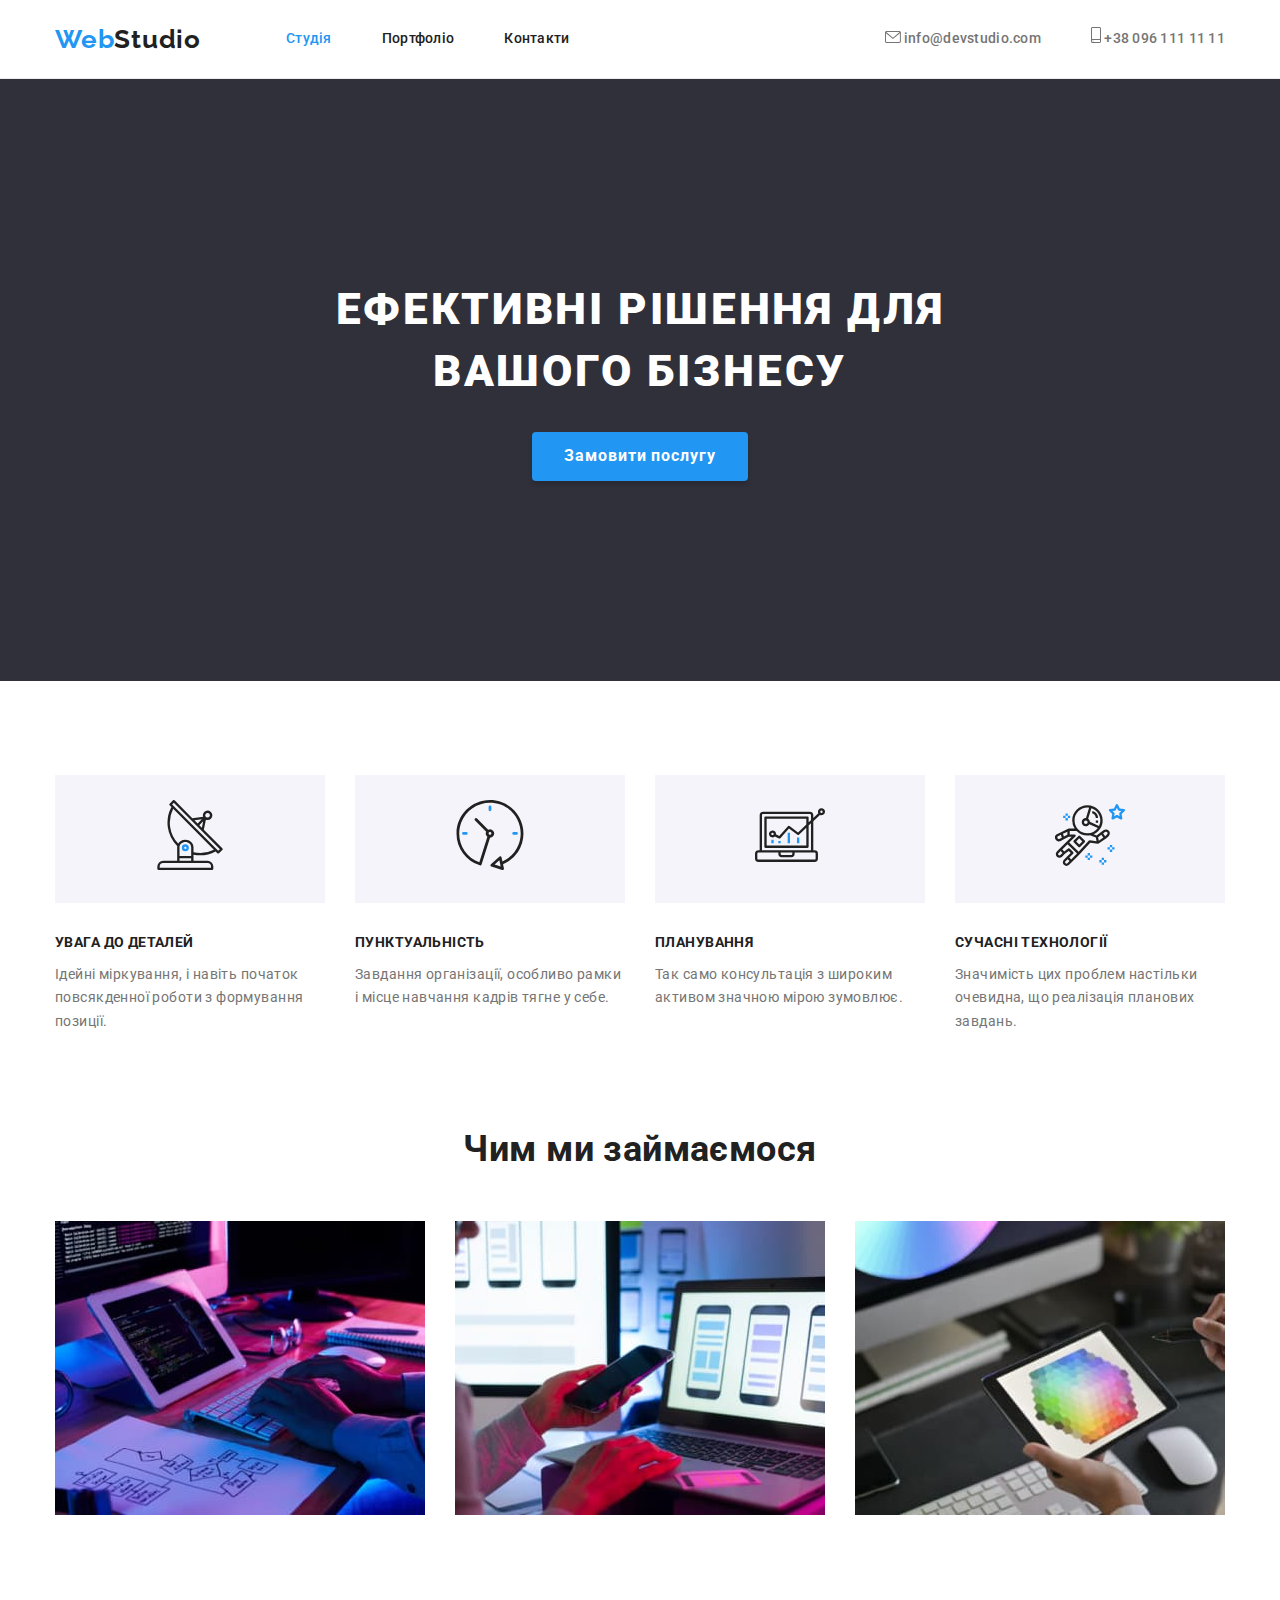
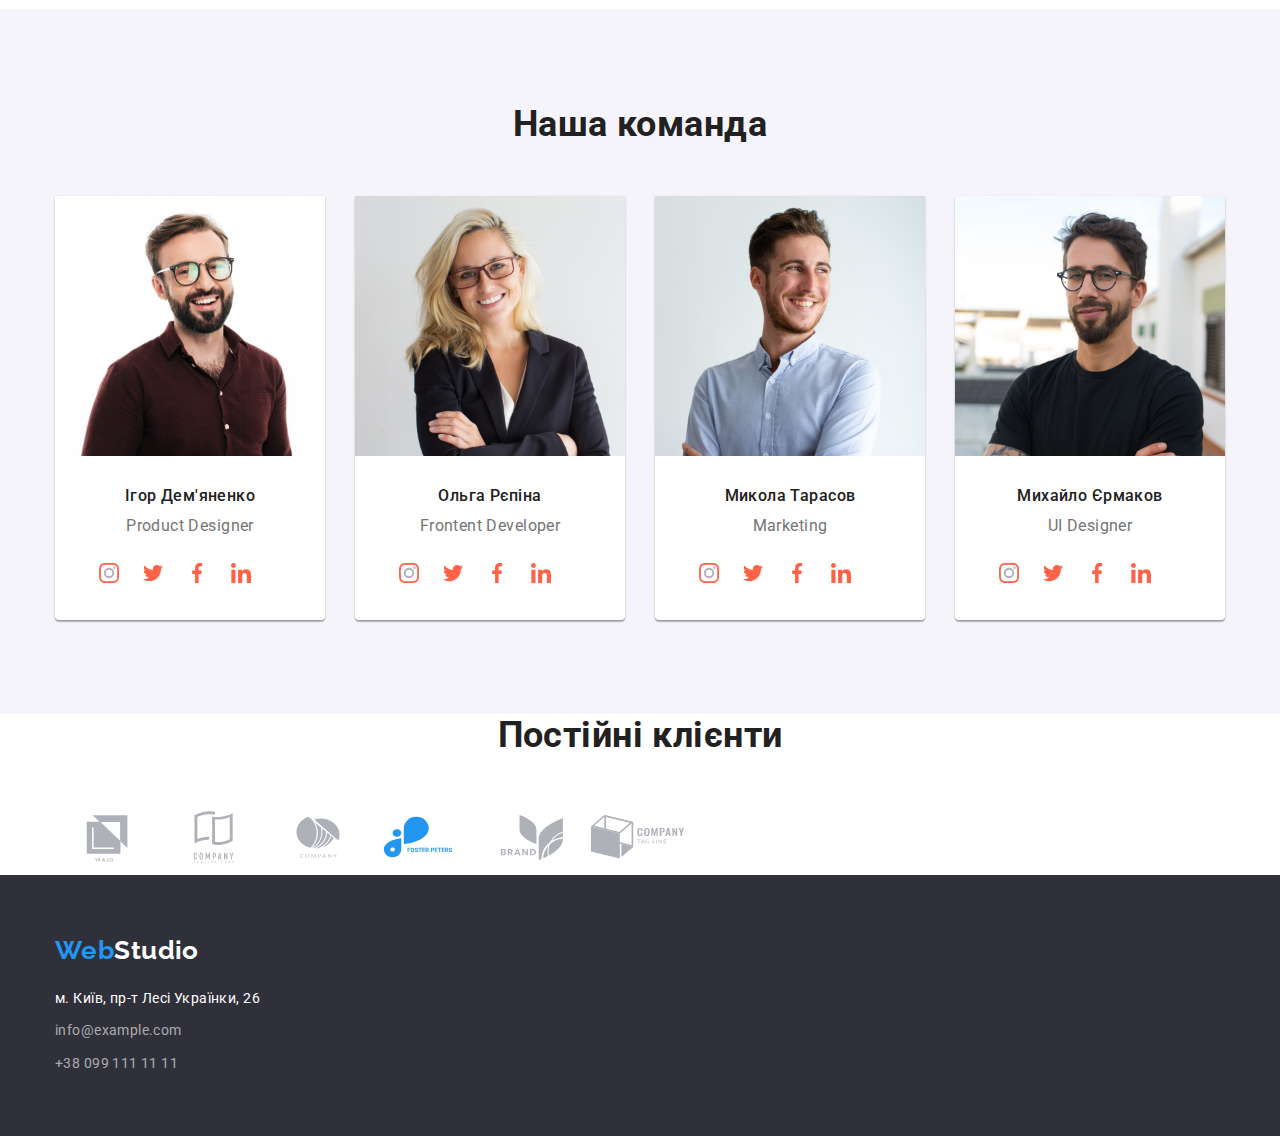
==== index.html @ 4f60a434 "added icons" ====
<!DOCTYPE html>
<html lang="uk">
  <head>
    <meta charset="UTF-8" />
    <meta http-equiv="X-UA-Compatible" content="IE=edge" />
    <meta name="viewport" content="width=device-width, initial-scale=1.0" />
    <title>WebStudio</title>
    <link rel="preconnect" href="https://fonts.googleapis.com" />
    <link rel="preconnect" href="https://fonts.gstatic.com" crossorigin />
    <link
      href="https://fonts.googleapis.com/css2?family=Raleway:wght@700&family=Roboto:wght@400;500;700;900&display=swap"
      rel="stylesheet"
    />
    <link
      rel="stylesheet"
      href="https://cdnjs.cloudflare.com/ajax/libs/modern-normalize/1.1.0/modern-normalize.min.css"
    />
    <link rel="stylesheet" href="./css/style.css" />
  </head>
  <body>
    <!-- навігація сайту -->
    <header class="header-page">
      <div class="container container-nav">
      <nav class="main-nav">
        <a href="/index.html" class="main-logo logo"
          ><span class="accent"> Web</span>Studio</a
        >
        <ul class="list">
          <li class="current item"><a href="" class="list-nav">Студія</a></li>
          <li class="item">
            <a href="./portfolia.html" class="list-nav">Портфоліо</a>
          </li class="item">
          <li class="item"><a href="" class="list-nav">Контакти</a></li>
        </ul>
      </nav>
        <ul class="contact">
          <li class="item"><a href="mailto:info@devstudio.com">
            <svg class="icon-header" width="16" height="12" >
              <use href="./images/icons.svg#icon-envelope" ></use></svg>
            info@devstudio.com </a></li>
          <li class="item"><a href="tel:+380961111111"> 
            <svg class="icon-header" width="10" height="16">
            <use href="./images/icons.svg#icon-smartphone"></use>
          </svg>
            +38 096 111 11 11</a></li>
        </ul>
      </div>
    </header>
    <main>
      <!-- герой  -->
      <section class="section-hero">
        <div class="container">
        <h1 class="hero">Ефективні рішення для вашого бізнесу</h1>
        <button class="btn" type="button">Замовити послугу</button>
      </div>
      </section>
      <!-- особливості -->
      <section class="section-total">
        <div class="container">
        <h2 class="hide-title visually-hidden">Особливості</h2>
        <ul class="items-container">
          <li class="list-item">
            <div class="feature"><svg width="70" height="70">
              <use href="./images/icons.svg#icon-antenna-1"></use>
            </svg>
            </div>
            <h3 class="title">
               УВАГА ДО ДЕТАЛЕЙ</h3>
            <p>
              Ідейні міркування, і навіть початок повсякденної роботи з
              формування позиції.
            </p>
          </li>
          <li class="list-item">
            <div class="feature">
            <svg  width="70" height="70">
              <use href="./images/icons.svg#icon-clock-1"></use>
            </svg>
            </div>
            <h3 class="title">ПУНКТУАЛЬНІСТЬ</h3>
            <p>
              Завдання організації, особливо рамки і місце навчання кадрів тягне
              у себе.
            </p>
          </li>
          <li class="list-item">
            <div class="feature">
              <svg width="70" height="70">
              <use href="./images/icons.svg#icon-diagram-1"></use>
            </svg>
            </div>
            <h3 class="title">ПЛАНУВАННЯ</h3>
            <p>
              Так само консультація з широким активом значною мірою зумовлює.
            </p>
          </li>
          <li class="list-item">
             <div class="feature">
            <svg  width="70" height="70">
              <use href="./images/icons.svg#icon-astronaut-1"></use>
            </svg>
            </div>
            <h3 class="title">СУЧАСНІ ТЕХНОЛОГІЇ</h3>
            <p>
              Значимість цих проблем настільки очевидна, що реалізація планових
              завдань.
            </p>
          </li>
        </ul>
        </div>
      </section>
      <!-- чим ми займаємося -->
      <section class="section-total about">
        <div class="container">
        <h2 class="caption">Чим ми займаємося</h2>
        <ul class="item-image">
          <li class="img">
            <img class="imagine"
              src="./images/image1.jpg"
              alt="програміст працює на компютері"
              width="370"
            />
          </li>
          <li class="img">
            <img class="imagine"
              src="./images/image2.jpg"
              alt="дизайнер розробляє мобільний інтерфейс"
              width="370"
            />
          </li>
          <li class="img">
            <img class="imagine"
              src="./images/image3.jpg"
              alt="дизайнер працює над вибором кольорів на планшеті"
              width="370"
            />
          </li>
        </ul>
        </div>
      </section>
      <!-- наша команда -->
      <section class="section-total section-team">
        <div class="container">
        <h2 class="caption">Наша команда</h2>
        <ul class="item-team">
          <li class="pic">
            <img class="imagine" src="./images/image4.jpg" alt="продукт дизайнер" width="270" />
            <div class="title-team">
            <h3 class="subtitle">Ігор Дем'яненко</h3>
            <p lang="en" class="text">Product Designer</p>
          <ul class="social-links">
            <li class="social-icon"><a href="#"><svg width="20" height="20">
              <use  href="./images/icons.svg#icon-instagram-2"></use>
            </svg></a></li>
            <li class="social-icon"><a href="#"><svg width="20" height="20">
              <use href="./images/icons.svg#icon-twitter-1"></use>
            </svg></a></li>
            <li class="social-icon"><a href="#"><svg width="20" height="20">
              <use href="./images/icons.svg#icon-facebook-1"></use>
            </svg></a></li>
            <li class="social-icon"><a href="#"><svg width="20" height="20">
              <use href="./images/icons.svg#icon-linkedin-1"></use>
            </svg></a></li>
          </ul>
          </div>
          </li>
          <li class="pic">
            <img class="imagine"
              src="./images/image5.jpg"
              alt="фронтенд розробник"
              width="270"
            />
            <div class="title-team">
            <h3 class="subtitle">Ольга Рєпіна</h3>
            <p lang="en" class="text">Frontent Developer</p>
            <ul class="social-links">
            <li class="social-icon"><a href="#"><svg width="20" height="20">
              <use href="./images/icons.svg#icon-instagram-2"></use>
            </svg></a></li>
            <li class="social-icon"><a href="#"><svg width="20" height="20">
              <use href="./images/icons.svg#icon-twitter-1"></use>
            </svg></a></li>
            <li class="social-icon"><a href="#"><svg width="20" height="20">
              <use href="./images/icons.svg#icon-facebook-1"></use>
            </svg></a></li>
            <li class="social-icon"><a href="#"><svg width="20" height="20">
              <use href="./images/icons.svg#icon-linkedin-1"></use>
            </svg></a></li>
          </ul>
          </div>
          </li>
          <li class="pic">
            <img class="imagine" src="./images/image6.jpg" alt="маркетолог" width="270" />
            <div class="title-team">
            <h3 class="subtitle">Микола Тарасов</h3>
            <p lang="en" class="text">Marketing</p>
            <ul class="social-links">
            <li class="social-icon"><a href="#"><svg width="20" height="20">
              <use href="./images/icons.svg#icon-instagram-2"></use>
            </svg></a></li>
            <li class="social-icon"><a href="#"><svg width="20" height="20">
              <use href="./images/icons.svg#icon-twitter-1"></use>
            </svg></a></li>
            <li class="social-icon"><a href="#"><svg width="20" height="20">
              <use href="./images/icons.svg#icon-facebook-1"></use>
            </svg></a></li>
            <li class="social-icon"><a href="#"><svg width="20" height="20">
              <use href="./images/icons.svg#icon-linkedin-1"></use>
            </svg></a></li>
          </ul>
          </div>
          </li>
          <li class="pic">
            <img class="imagine" src="./images/image7.jpg" alt="дизайнер" width="270" />
            <div class="title-team">
            <h3 class="subtitle">Михайло Єрмаков</h3>
            <p lang="en" class="text">UI Designer</p>
            <ul class="social-links">
            <li class="social-icon"><a href="#"><svg  width="20" height="20">
              <use href="./images/icons.svg#icon-instagram-2"></use>
            </svg></a></li>
            <li class="social-icon"><a href="#"><svg width="20" height="20">
              <use href="./images/icons.svg#icon-twitter-1"></use>
            </svg></a></li>
            <li class="social-icon"><a href="#"><svg width="20" height="20">
              <use href="./images/icons.svg#icon-facebook-1"></use>
            </svg></a></li>
            <li class="social-icon"><a  href="#"><svg width="20" height="20">
              <use href="./images/icons.svg#icon-linkedin-1"></use>
            </svg></a></li>
          </ul>
          </div>
          </li>
        </ul>
        </div>
      </section>
      <section class="container">
        <h2 class="caption">Постійні клієнти</h2>
        <ul class="clients-logo">
          <li><a href="">
            <svg width="106" height="60">
              <use href="./images/icons.svg#icon-Logo">
              </use>
            </svg>
          </a>
          </li>
          <li><a href=""><svg width="106" height="60">
              <use href="./images/icons.svg#icon-Logo-1">
              </use>
            </svg></a>
          </li>
          <li><a href=""><svg width="106" height="60">
              <use href="./images/icons.svg#icon-Logo-2">
              </use>
            </svg></a>
          </li>
          <li><a href=""><svg width="106" height="60">
              <use href="./images/icons.svg#icon-Logo-3">
              </use>
            </svg></a>
          </li>
          <li><a href=""><svg width="106" height="60">
              <use href="./images/icons.svg#icon-Logo-4">
              </use>
            </svg></a>
          </li>
          <li><a href=""><svg width="106" height="60">
              <use href="./images/icons.svg#icon-Logo-5">
              </use>
            </svg></a>
          </li>
          <li><a href=""><svg width="106" height="60">
              <use href="./images/icons.svg#icon-Logo-6">
              </use>
            </svg></a>
          </li>
        </ul>
      </section>
    </main>
    <!-- футер -->
    <footer class="footer">
      <div class="container footer-address">
      <a href="/index.html" class="logo-accent footer-logo"
        ><span class="accent"> Web</span>Studio</a
      >
      <address class="address">
        <ul class="footer-address">
          <li>м. Київ, пр-т Лесі Українки, 26</li>
          <li>
            <a href="mailto:info@example.com" class="link">info@example.com </a>
          </li>
          <li>
            <a href="tel:+380991111111" class="link">+38 099 111 11 11</a>
          </li>
        </ul>
      </address>
      </div>
    </footer>
  </body>
</html>
---- css/style.css ----
:root {
  --main-text-color: #757575;
  --title-text-color: #212121;
  --accent-text-color: #2196f3;
  --white-text-color: #ffffff;
  --secondary-background-color: #2f303a;
  --link-text-color: rgba(255, 255, 255, 0.6);
  --primary-background-color: #f5f4fa;
  --box-shadow-color: rgba(0, 0, 0, 0.15);
  --button-background-color: #188ce8;
  --solid-border-color: #eeeeee;
}

body {
  color: var(--main-text-color);
  background-color: var(--white-text-color);
  font-family: "Roboto", sans-serif;
  font-style: normal;
  font-size: 14px;
  line-height: 1.7;
  letter-spacing: 0.03em;
}
ul {
  list-style: none;
  margin: 0;
  padding: 0;
}

h1,
h2,
h3,
p {
  margin: 0;
}

/* header */

.header-page {
  border-bottom: 1px solid #ececec;
}

.container {
  width: 1200px;
  margin-left: auto;
  margin-right: auto;
  padding-left: 15px;
  padding-right: 15px;
}
.container-nav {
  display: flex;
  align-items: center;
}
.main-nav {
  display: flex;
  align-items: center;
  margin: 0;
  margin-right: auto;
  padding: 0;
}

/* logo */

.main-logo {
  display: flex;
  margin-right: 85px;
  padding-top: 24px;
  padding-bottom: 23px;
}
.logo {
  color: var(--title-text-color);
}
.logo:hover,
.logo:focus {
  color: var(--accent-text-color);
}
.accent {
  color: var(--accent-text-color);
}
.logo,
.accent {
  font-family: "Raleway", sans-serif;
  font-weight: 700;
  font-size: 26px;
  line-height: 1.19;
  text-decoration: none;
  letter-spacing: 0.03em;
}

.list {
  display: flex;
}

.list .item {
  margin-right: 50px;
}
.list .item:last-child {
  margin-right: 0;
}

/* навігація */
.list .list-nav {
  color: var(--title-text-color);
  font-weight: 500;
  font-size: 14px;
  line-height: 1.14;
  text-decoration: none;
  letter-spacing: 0.02em;
}
.list .list-nav:hover,
.list .list-nav:focus {
  color: var(--accent-text-color);
}
.current .list-nav {
  color: var(--accent-text-color);
}

/* контакти */
.contact {
  display: flex;
  align-items: center;
  margin-left: auto;
  padding: 0;
  margin: 0;
}
.contact .item + .item {
  margin-left: 50px;
}

.contact a {
  font-weight: 500;
  font-size: 14px;
  line-height: 1.14;
  color: var(--main-text-color);
  text-decoration: none;
  letter-spacing: 0.02em;
}
.contact a:hover,
.contact a:focus {
  color: var(--accent-text-color);
}

.icon-header {
  fill: #757575;
}
.icon-header:hover {
  fill: #2196f3;
}

/* page 1 */

/* герой */
.section-hero {
  background-color: var(--secondary-background-color);
  text-align: center;
  padding-top: 200px;
  padding-bottom: 200px;
}
.hero {
  font-weight: 900;
  width: 696px;
  margin-left: auto;
  margin-right: auto;
  font-size: 44px;
  line-height: 1.4;
  text-transform: uppercase;
  color: var(--white-text-color);
  letter-spacing: 0.06em;
  text-transform: uppercase;
  margin-bottom: 30px;
}
.btn {
  display: inline-block;
  text-align: center;

  font-family: "Roboto", sans-serif;
  font-weight: 700;
  font-size: 16px;
  line-height: 1.8;
  padding: 10px 32px;

  box-shadow: 0px 4px 4px var(--box-shadow-color);
  border-radius: 4px;
  letter-spacing: 0.06em;
  background-color: var(--accent-text-color);
  color: var(--white-text-color);
  border: transparent;
  cursor: pointer;
}

.btn:hover,
.btn:focus {
  background: var(--button-background-color);
}

/* cекція особливості */
.hide-title {
  text-align: center;
}
.title {
  margin-bottom: 10px;
  font-weight: 700;
  font-size: 14px;
  line-height: 1.4;
  color: var(--title-text-color);
}
.items-container {
  display: flex;
  flex-wrap: wrap;
  align-items: flex-start;
}
.list-item {
  width: calc((100% - 90px) / 4);
  margin-right: 30px;
}
.list-item:nth-child(4n) {
  margin-right: 0;
}

.feature {
  background: #f5f4fa;
  padding: 25px 100px;
  margin-bottom: 30px;
}

/* секція чим ми займаємося */
.section-total {
  padding-top: 94px;
  padding-bottom: 94px;
}
.section-total.about {
  padding-top: 0;
}
.caption {
  font-weight: 700;
  font-size: 36px;
  line-height: 1.2;
  text-align: center;
  color: var(--title-text-color);
  margin-bottom: 50px;
}
.item-image {
  display: flex;
  flex-wrap: wrap;
  padding-top: 0;
  padding-bottom: 0;
}
.img {
  width: calc((100% - 60px) / 3);
  margin-right: 30px;
}
.img:nth-child(3n) {
  margin-right: 0;
}
/* наша команда */

.title-team {
  padding-top: 30px;
  padding-bottom: 30px;
  text-align: center;
}

.section-team {
  margin: 0;
  background-color: var(--primary-background-color);
}
.item-team {
  display: flex;
  flex-wrap: wrap;
  align-items: flex-start;
}

.pic {
  width: calc((100% - 90px) / 4);
  background-color: var(--white-text-color);
  margin-right: 30px;
  box-shadow: 0px 1px 3px rgba(0, 0, 0, 0.12), 0px 1px 1px rgba(0, 0, 0, 0.14),
    0px 2px 1px rgba(0, 0, 0, 0.2);
  border-radius: 0px 0px 4px 4px;
}

.pic:nth-child(4n) {
  margin-right: 0;
}
.subtitle {
  margin-bottom: 10px;
  font-weight: 500;
  font-size: 16px;
  line-height: 1.2;
  color: var(--title-text-color);
}
.text {
  font-size: 16px;
  line-height: 1.2;
}

.social-links {
  display: flex;
  align-self: center;
  padding-top: 16px;
  padding-left: 32px;
  padding-right: 32px;
  padding-bottom: 0;
}
.social-icon {
  padding-top: 12px;
  padding-left: 12px;
  padding-right: 12px;

  fill: tomato;
  border: none;
}
.social-icon:hover,
.social-icon:focus {
  width: 44px;
  height: 44px;
  fill: teal;
  background-color: #2196f3;
  border-radius: 50%;
}

/* Постійні клієнти */

.clients-logo {
  display: flex;
}

/* футер */
.footer {
  background-color: var(--secondary-background-color);
  padding-top: 60px;
  padding-bottom: 60px;
}
.footer-address {
  display: flex;
  flex-direction: column;
  align-items: flex-start;
}
.footer-address li {
  margin-bottom: 9px;
}
.footer-address li:last-child {
  margin-bottom: 0px;
}

.footer-logo {
  margin-bottom: 20px;
}
.logo-accent {
  color: var(--white-text-color);
}
.logo-accent,
.accent {
  font-family: "Raleway";
  font-weight: 700;
  font-size: 26px;
  line-height: 1.2;
  text-decoration: none;
}
.address {
  font-family: "Roboto", sans-serif;
  font-style: normal;
  font-size: 14px;
  line-height: 1.7;
  color: var(--white-text-color);
}
.link {
  color: var(--link-text-color);
  text-decoration: none;
}
.link:hover,
.link:focus {
  color: var(--accent-text-color);
}

/* page 2 PORTFOLIO */

/* кнопки */

.list-btn {
  display: flex;
  margin-right: 8px;
}
.list-btn:last-child {
  margin-right: 0px;
}

.list-main {
  display: flex;
  justify-content: center;
  margin-bottom: 50px;
}
.buton-name {
  font-family: "Roboto", sans-serif;
  font-weight: 500;
  font-size: 16px;
  line-height: 1.6;
  text-align: center;
  background-color: var(--primary-background-color);
  color: var(--title-text-color);
  border: none;
  border-radius: 4px;
  cursor: pointer;
  padding-right: 22px;
  padding-left: 22px;
  padding-top: 6px;
  padding-bottom: 6px;
}

.buton-name:hover,
.buton-name:focus {
  background-color: var(--accent-text-color);
  color: var(--white-text-color);
  border-radius: 4px;
}

/* cекція портфоліо */

.card-block {
  padding-top: 20px;
  padding-right: 24px;
  padding-bottom: 20px;
  padding-left: 24px;
  text-align: left;
  border-left: 1px solid var(--solid-border-color);
  border-right: 1px solid var(--solid-border-color);
  border-bottom: 1px solid var(--solid-border-color);
}
.cards {
  display: flex;
  flex-wrap: wrap;
  padding: 0;
}
.card-set {
  width: calc((100% - 60px) / 3);
  margin-right: 30px;
  margin-bottom: 30px;
}

.card-set:nth-child(3n) {
  margin-right: 0;
}

.card-set:nth-last-child(-n + 3) {
  margin-bottom: 0;
}

.imagine {
  display: block;
  max-width: 100%;
}

.subtitle-type {
  font-weight: 700;
  font-size: 18px;
  line-height: 2;
  color: var(--title-text-color);
  letter-spacing: 0.06em;
  margin-bottom: 4px;
}
.visually-hidden {
  position: absolute;
  white-space: nowrap;
  width: 1px;
  height: 1px;
  overflow: hidden;
  border: 0;
  padding: 0;
  clip: rect(0 0 0 0);
  clip-path: inset(50%);
  margin: -1px;
}
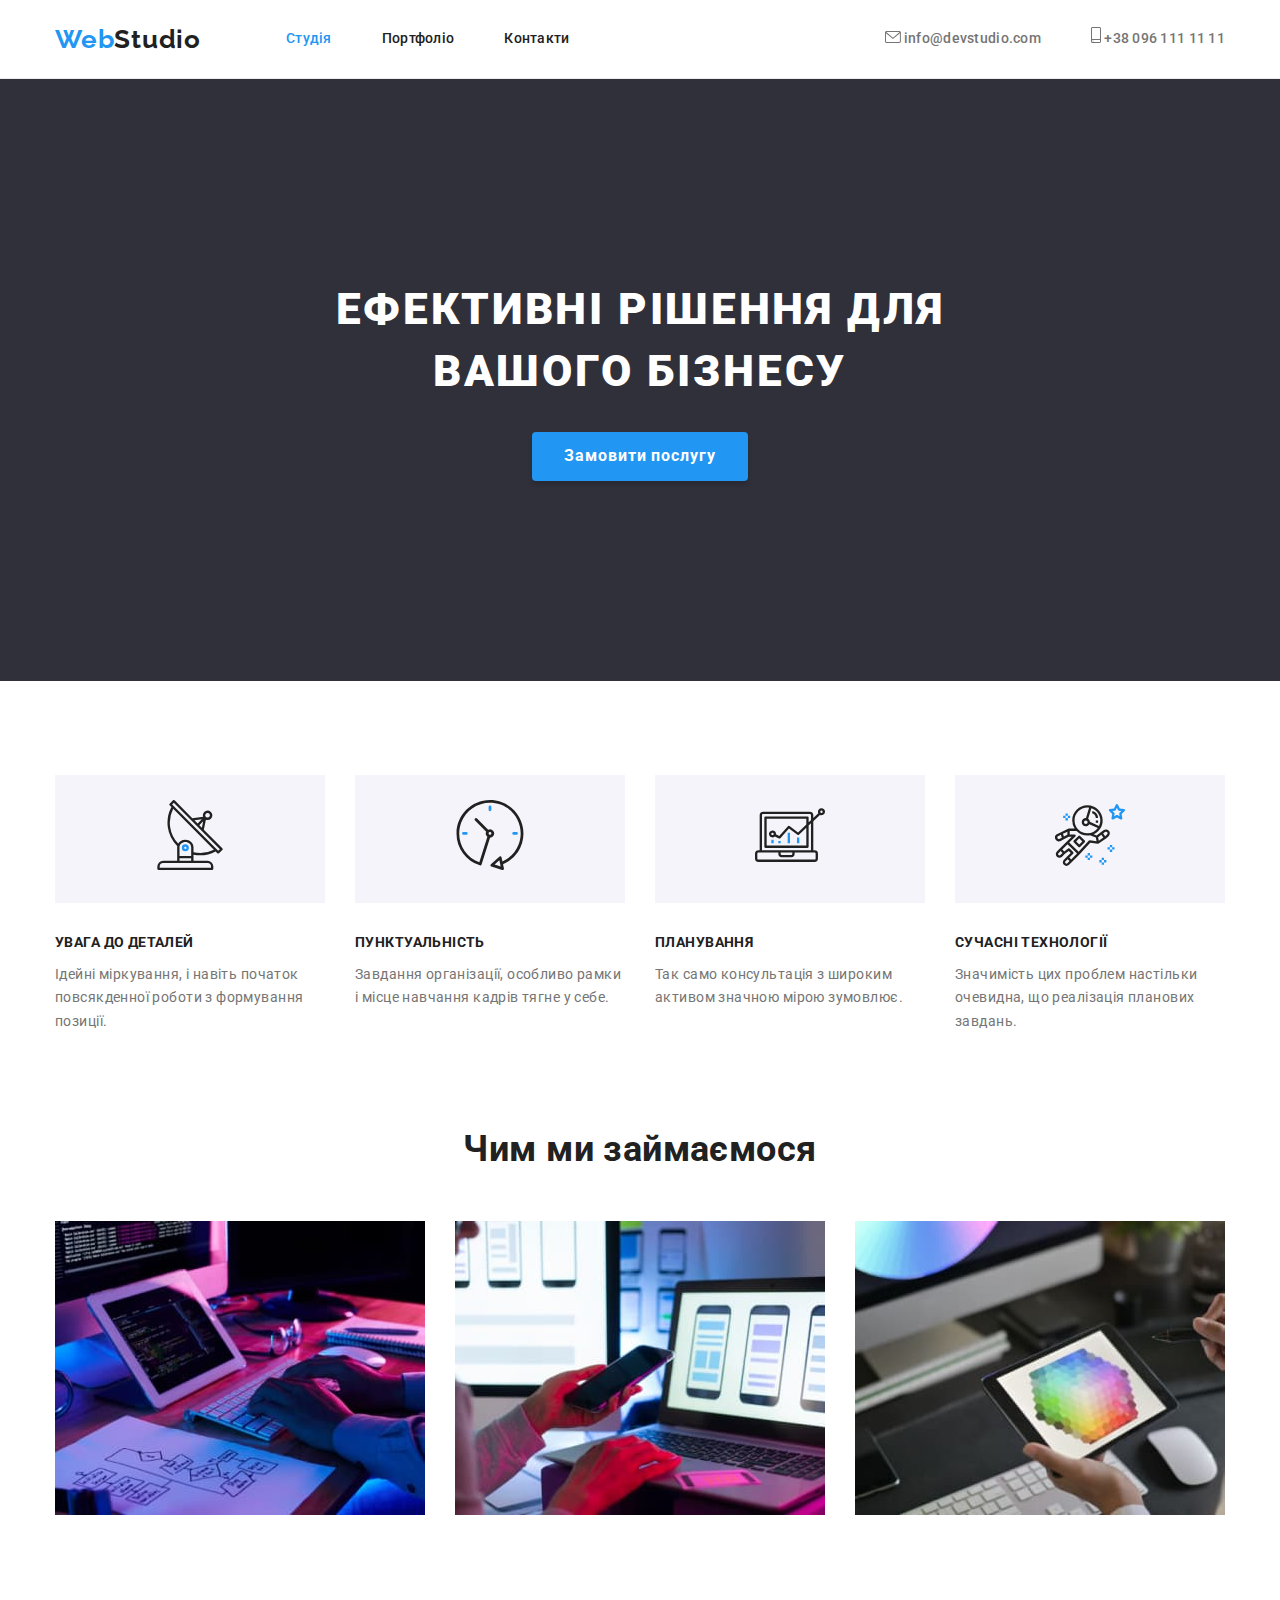
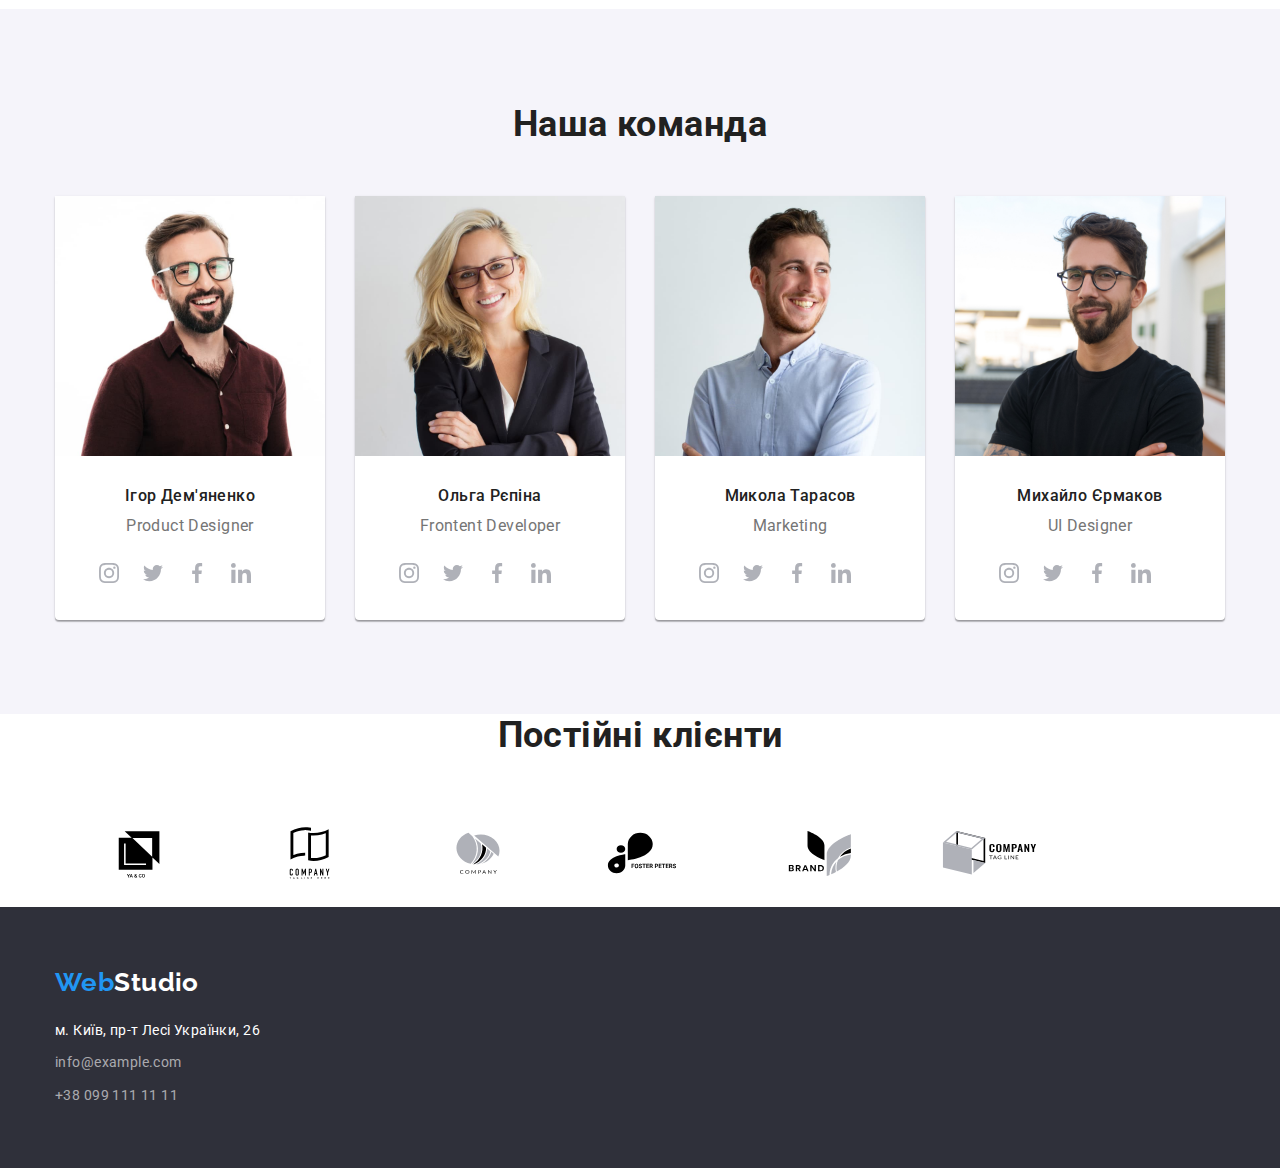
==== commit f26e48eb: "added colors" ====
--- a/index.html
+++ b/index.html
@@ -237,39 +237,39 @@
       <section class="container">
         <h2 class="caption">Постійні клієнти</h2>
         <ul class="clients-logo">
-          <li><a href="">
+          <li class="client-list"><a href="">
             <svg width="106" height="60">
               <use href="./images/icons.svg#icon-Logo">
               </use>
             </svg>
           </a>
           </li>
-          <li><a href=""><svg width="106" height="60">
+          <li class="client-list"><a href=""><svg width="106" height="60">
               <use href="./images/icons.svg#icon-Logo-1">
               </use>
             </svg></a>
           </li>
-          <li><a href=""><svg width="106" height="60">
+          <li class="client-list"><a href=""><svg width="106" height="60">
               <use href="./images/icons.svg#icon-Logo-2">
               </use>
             </svg></a>
           </li>
-          <li><a href=""><svg width="106" height="60">
+          <li class="client-list"><a href=""><svg width="106" height="60">
               <use href="./images/icons.svg#icon-Logo-3">
               </use>
             </svg></a>
           </li>
-          <li><a href=""><svg width="106" height="60">
+          <li class="client-list"><a href=""><svg width="106" height="60">
               <use href="./images/icons.svg#icon-Logo-4">
               </use>
             </svg></a>
           </li>
-          <li><a href=""><svg width="106" height="60">
+          <li class="client-list"><a href=""><svg width="106" height="60">
               <use href="./images/icons.svg#icon-Logo-5">
               </use>
             </svg></a>
           </li>
-          <li><a href=""><svg width="106" height="60">
+          <li class="client-list"><a href=""><svg width="106" height="60">
               <use href="./images/icons.svg#icon-Logo-6">
               </use>
             </svg></a>
--- a/css/style.css
+++ b/css/style.css
@@ -306,14 +306,15 @@
   padding-left: 12px;
   padding-right: 12px;
 
-  fill: tomato;
+  fill: #afb1b8;
   border: none;
 }
 .social-icon:hover,
 .social-icon:focus {
   width: 44px;
   height: 44px;
-  fill: teal;
+  stroke: #ffffff;
+  fill: #ffffff;
   background-color: #2196f3;
   border-radius: 50%;
 }
@@ -322,6 +323,12 @@
 
 .clients-logo {
   display: flex;
+}
+.client-list {
+  padding: 16px 32px;
+  fill:tomato
+  /* fill: #afb1b8; */
+  border: none;
 }
 
 /* футер */
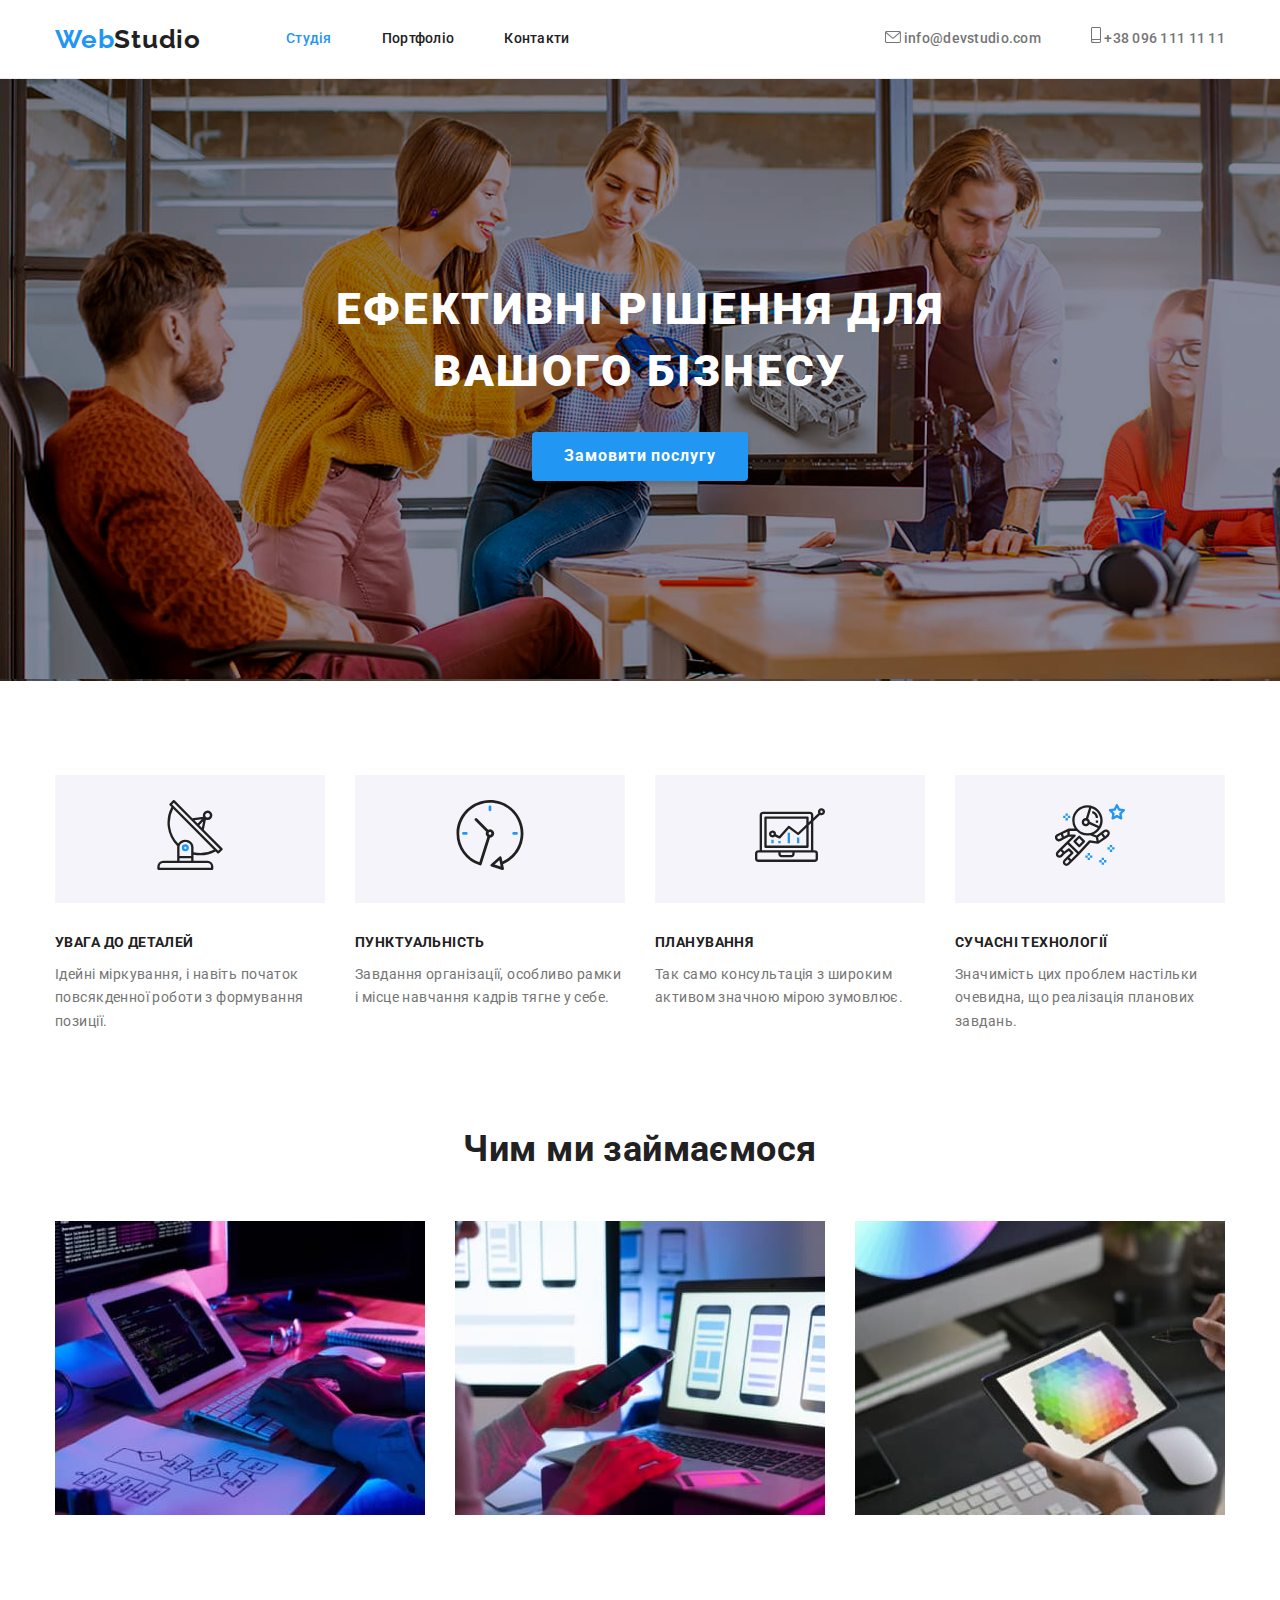
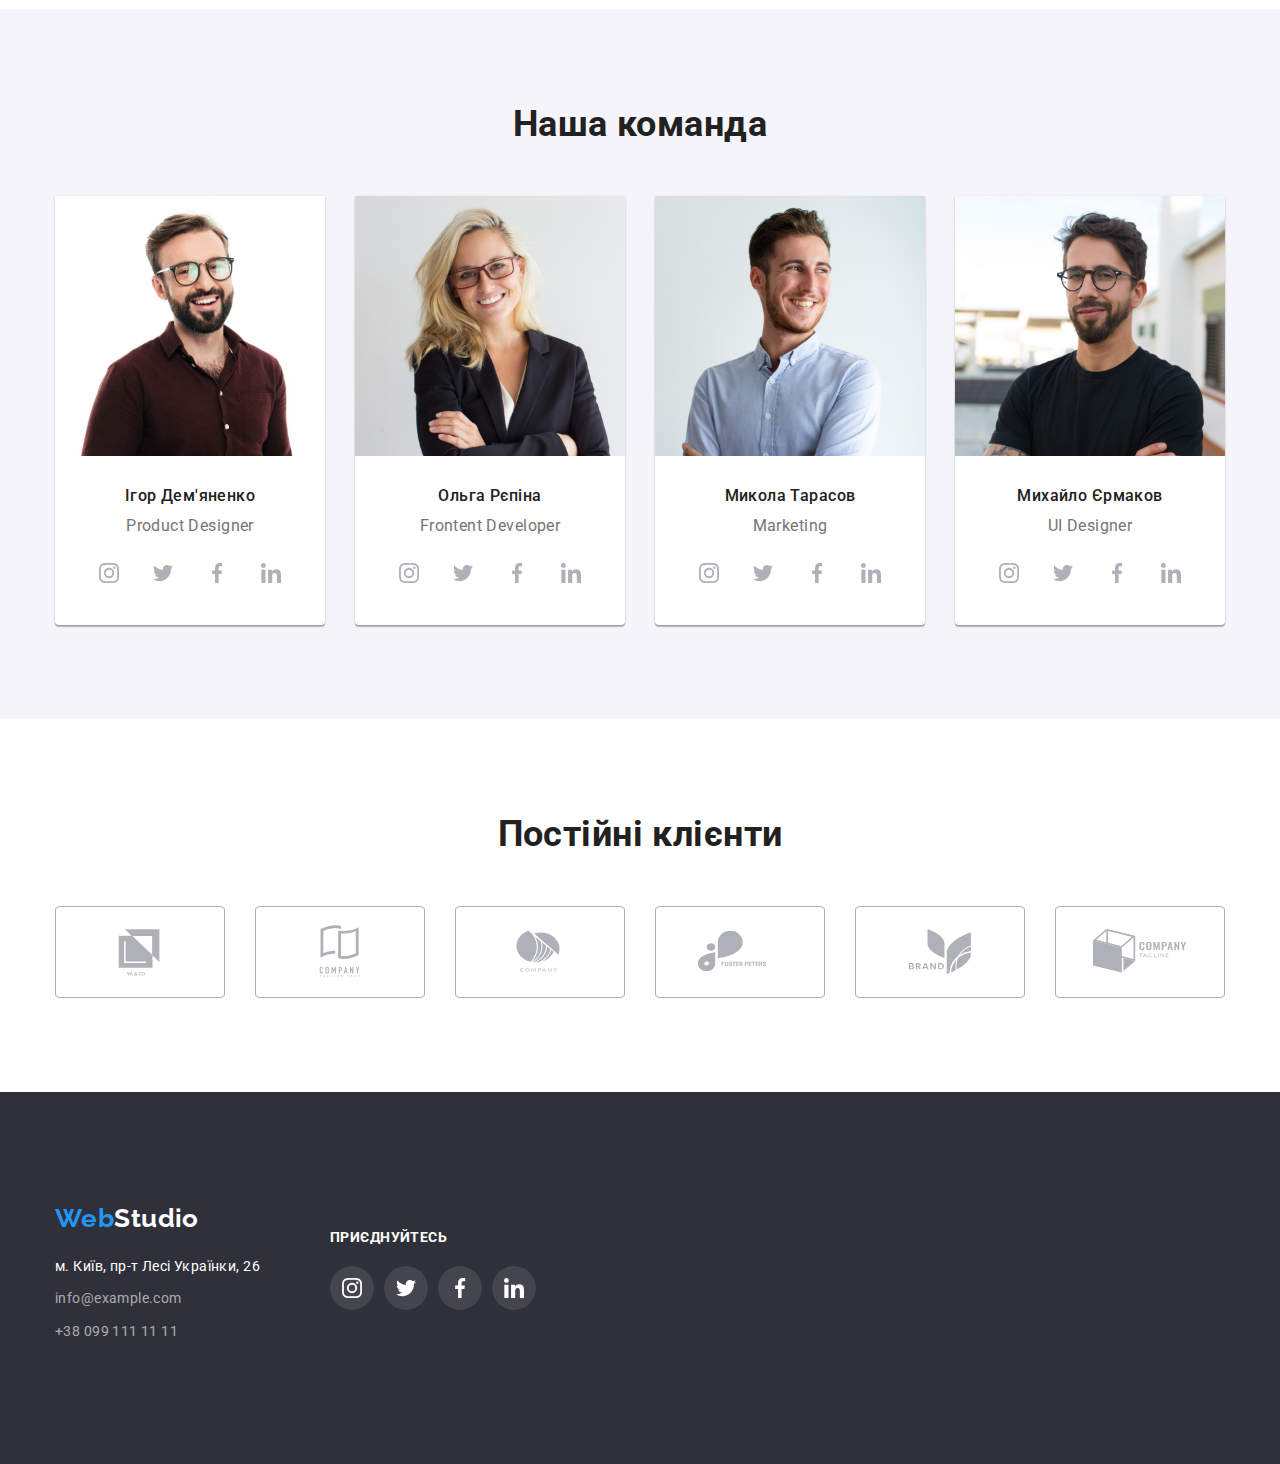
==== commit 04239536: "updated style of studio" ====
--- a/index.html
+++ b/index.html
@@ -148,17 +148,17 @@
             <div class="title-team">
             <h3 class="subtitle">Ігор Дем'яненко</h3>
             <p lang="en" class="text">Product Designer</p>
-          <ul class="social-links">
-            <li class="social-icon"><a href="#"><svg width="20" height="20">
-              <use  href="./images/icons.svg#icon-instagram-2"></use>
-            </svg></a></li>
-            <li class="social-icon"><a href="#"><svg width="20" height="20">
-              <use href="./images/icons.svg#icon-twitter-1"></use>
-            </svg></a></li>
-            <li class="social-icon"><a href="#"><svg width="20" height="20">
-              <use href="./images/icons.svg#icon-facebook-1"></use>
-            </svg></a></li>
-            <li class="social-icon"><a href="#"><svg width="20" height="20">
+          <ul class="social-list">
+            <li class="social-item"><a class="social-link" href="#"><svg width="20" height="20">
+              <use  href="./images/icons.svg#icon-instagram-2"></use>
+            </svg></a></li>
+            <li class="social-item"><a class="social-link" href="#"><svg width="20" height="20">
+              <use href="./images/icons.svg#icon-twitter-1"></use>
+            </svg></a></li>
+            <li class="social-item"><a class="social-link" href="#"><svg width="20" height="20">
+              <use href="./images/icons.svg#icon-facebook-1"></use>
+            </svg></a></li>
+            <li class="social-item"><a class="social-link" href="#"><svg width="20" height="20">
               <use href="./images/icons.svg#icon-linkedin-1"></use>
             </svg></a></li>
           </ul>
@@ -173,17 +173,17 @@
             <div class="title-team">
             <h3 class="subtitle">Ольга Рєпіна</h3>
             <p lang="en" class="text">Frontent Developer</p>
-            <ul class="social-links">
-            <li class="social-icon"><a href="#"><svg width="20" height="20">
-              <use href="./images/icons.svg#icon-instagram-2"></use>
-            </svg></a></li>
-            <li class="social-icon"><a href="#"><svg width="20" height="20">
-              <use href="./images/icons.svg#icon-twitter-1"></use>
-            </svg></a></li>
-            <li class="social-icon"><a href="#"><svg width="20" height="20">
-              <use href="./images/icons.svg#icon-facebook-1"></use>
-            </svg></a></li>
-            <li class="social-icon"><a href="#"><svg width="20" height="20">
+            <ul class="social-list">
+            <li class="social-item"><a class="social-link" href="#"><svg width="20" height="20">
+              <use  href="./images/icons.svg#icon-instagram-2"></use>
+            </svg></a></li>
+            <li class="social-item"><a class="social-link" href="#"><svg width="20" height="20">
+              <use href="./images/icons.svg#icon-twitter-1"></use>
+            </svg></a></li>
+            <li class="social-item"><a class="social-link" href="#"><svg width="20" height="20">
+              <use href="./images/icons.svg#icon-facebook-1"></use>
+            </svg></a></li>
+            <li class="social-item"><a class="social-link" href="#"><svg width="20" height="20">
               <use href="./images/icons.svg#icon-linkedin-1"></use>
             </svg></a></li>
           </ul>
@@ -194,17 +194,17 @@
             <div class="title-team">
             <h3 class="subtitle">Микола Тарасов</h3>
             <p lang="en" class="text">Marketing</p>
-            <ul class="social-links">
-            <li class="social-icon"><a href="#"><svg width="20" height="20">
-              <use href="./images/icons.svg#icon-instagram-2"></use>
-            </svg></a></li>
-            <li class="social-icon"><a href="#"><svg width="20" height="20">
-              <use href="./images/icons.svg#icon-twitter-1"></use>
-            </svg></a></li>
-            <li class="social-icon"><a href="#"><svg width="20" height="20">
-              <use href="./images/icons.svg#icon-facebook-1"></use>
-            </svg></a></li>
-            <li class="social-icon"><a href="#"><svg width="20" height="20">
+            <ul class="social-list">
+            <li class="social-item"><a class="social-link" href="#"><svg width="20" height="20">
+              <use  href="./images/icons.svg#icon-instagram-2"></use>
+            </svg></a></li>
+            <li class="social-item"><a class="social-link" href="#"><svg width="20" height="20">
+              <use href="./images/icons.svg#icon-twitter-1"></use>
+            </svg></a></li>
+            <li class="social-item"><a class="social-link" href="#"><svg width="20" height="20">
+              <use href="./images/icons.svg#icon-facebook-1"></use>
+            </svg></a></li>
+            <li class="social-item"><a class="social-link" href="#"><svg width="20" height="20">
               <use href="./images/icons.svg#icon-linkedin-1"></use>
             </svg></a></li>
           </ul>
@@ -215,17 +215,17 @@
             <div class="title-team">
             <h3 class="subtitle">Михайло Єрмаков</h3>
             <p lang="en" class="text">UI Designer</p>
-            <ul class="social-links">
-            <li class="social-icon"><a href="#"><svg  width="20" height="20">
-              <use href="./images/icons.svg#icon-instagram-2"></use>
-            </svg></a></li>
-            <li class="social-icon"><a href="#"><svg width="20" height="20">
-              <use href="./images/icons.svg#icon-twitter-1"></use>
-            </svg></a></li>
-            <li class="social-icon"><a href="#"><svg width="20" height="20">
-              <use href="./images/icons.svg#icon-facebook-1"></use>
-            </svg></a></li>
-            <li class="social-icon"><a  href="#"><svg width="20" height="20">
+            <ul class="social-list">
+            <li class="social-item"><a class="social-link" href="#"><svg width="20" height="20">
+              <use  href="./images/icons.svg#icon-instagram-2"></use>
+            </svg></a></li>
+            <li class="social-item"><a class="social-link" href="#"><svg width="20" height="20">
+              <use href="./images/icons.svg#icon-twitter-1"></use>
+            </svg></a></li>
+            <li class="social-item"><a class="social-link" href="#"><svg width="20" height="20">
+              <use href="./images/icons.svg#icon-facebook-1"></use>
+            </svg></a></li>
+            <li class="social-item"><a class="social-link" href="#"><svg width="20" height="20">
               <use href="./images/icons.svg#icon-linkedin-1"></use>
             </svg></a></li>
           </ul>
@@ -234,43 +234,39 @@
         </ul>
         </div>
       </section>
-      <section class="container">
+      <!-- Постійні клієнти -->
+      <section class="section-total container">
         <h2 class="caption">Постійні клієнти</h2>
         <ul class="clients-logo">
-          <li class="client-list"><a href="">
+          <li clients-items><a class="client-list" href="">
             <svg width="106" height="60">
               <use href="./images/icons.svg#icon-Logo">
               </use>
             </svg>
           </a>
           </li>
-          <li class="client-list"><a href=""><svg width="106" height="60">
+          <li clients-items><a class="client-list" href=""><svg width="106" height="60">
               <use href="./images/icons.svg#icon-Logo-1">
               </use>
             </svg></a>
           </li>
-          <li class="client-list"><a href=""><svg width="106" height="60">
+          <li clients-items ><a class="client-list" href=""><svg width="106" height="60">
               <use href="./images/icons.svg#icon-Logo-2">
               </use>
             </svg></a>
           </li>
-          <li class="client-list"><a href=""><svg width="106" height="60">
+          <li clients-items><a class="client-list" href=""><svg width="106" height="60">
               <use href="./images/icons.svg#icon-Logo-3">
               </use>
             </svg></a>
           </li>
-          <li class="client-list"><a href=""><svg width="106" height="60">
+          <li clients-items><a class="client-list" href=""><svg width="106" height="60">
               <use href="./images/icons.svg#icon-Logo-4">
               </use>
             </svg></a>
           </li>
-          <li class="client-list"><a href=""><svg width="106" height="60">
+          <li clients-items><a class="client-list" href=""><svg width="106" height="60">
               <use href="./images/icons.svg#icon-Logo-5">
-              </use>
-            </svg></a>
-          </li>
-          <li class="client-list"><a href=""><svg width="106" height="60">
-              <use href="./images/icons.svg#icon-Logo-6">
               </use>
             </svg></a>
           </li>
@@ -278,9 +274,10 @@
       </section>
     </main>
     <!-- футер -->
-    <footer class="footer">
-      <div class="container footer-address">
-      <a href="/index.html" class="logo-accent footer-logo"
+    <footer class=" footer">
+       <div class="container container-footer">
+      <div class=" company-address">
+      <a class="logo-accent footer-logo" href="/index.html" 
         ><span class="accent"> Web</span>Studio</a
       >
       <address class="address">
@@ -293,8 +290,26 @@
             <a href="tel:+380991111111" class="link">+38 099 111 11 11</a>
           </li>
         </ul>
-      </address>
+        </address>
+        </div>
+<div class="social-list-style">
+        <h3 class="footer-title">приєднуйтесь</h3>
+        <ul class="footer-list">
+            <li class="social-item"><a class="social-link-list" href="#"><svg width="20" height="20">
+              <use  href="./images/icons.svg#icon-instagram-2"></use>
+            </svg></a></li>
+            <li class="social-item"><a class="social-link-list" href="#"><svg width="20" height="20">
+              <use href="./images/icons.svg#icon-twitter-1"></use>
+            </svg></a></li>
+            <li class="social-item"><a class="social-link-list" href="#"><svg width="20" height="20">
+              <use href="./images/icons.svg#icon-facebook-1"></use>
+            </svg></a></li>
+            <li class="social-item"><a class="social-link-list" href="#"><svg width="20" height="20">
+              <use href="./images/icons.svg#icon-linkedin-1"></use>
+            </svg></a></li>
+          </ul>
       </div>
+</div>
     </footer>
   </body>
 </html>
--- a/css/style.css
+++ b/css/style.css
@@ -9,6 +9,9 @@
   --box-shadow-color: rgba(0, 0, 0, 0.15);
   --button-background-color: #188ce8;
   --solid-border-color: #eeeeee;
+  --solid-border-header: #ececec;
+  --gradient-color: rgba(47, 48, 58, 0.4);
+  --main-social-color: #afb1b8;
 }
 
 body {
@@ -36,7 +39,7 @@
 /* header */
 
 .header-page {
-  border-bottom: 1px solid #ececec;
+  border-bottom: 1px solid var(--solid-border-header);
 }
 
 .container {
@@ -131,19 +134,13 @@
   font-size: 14px;
   line-height: 1.14;
   color: var(--main-text-color);
+  fill: currentColor;
   text-decoration: none;
   letter-spacing: 0.02em;
 }
 .contact a:hover,
 .contact a:focus {
   color: var(--accent-text-color);
-}
-
-.icon-header {
-  fill: #757575;
-}
-.icon-header:hover {
-  fill: #2196f3;
 }
 
 /* page 1 */
@@ -154,6 +151,8 @@
   text-align: center;
   padding-top: 200px;
   padding-bottom: 200px;
+  background-image: url("../images/Img.svg");
+  background-image: linear-gradient(var(--gradient-color: ));
 }
 .hero {
   font-weight: 900;
@@ -217,7 +216,7 @@
 }
 
 .feature {
-  background: #f5f4fa;
+  background: var(--primary-background-color);
   padding: 25px 100px;
   margin-bottom: 30px;
 }
@@ -254,8 +253,7 @@
 /* наша команда */
 
 .title-team {
-  padding-top: 30px;
-  padding-bottom: 30px;
+  padding: 30px;
   text-align: center;
 }
 
@@ -293,29 +291,27 @@
   line-height: 1.2;
 }
 
-.social-links {
-  display: flex;
-  align-self: center;
-  padding-top: 16px;
-  padding-left: 32px;
-  padding-right: 32px;
-  padding-bottom: 0;
-}
-.social-icon {
-  padding-top: 12px;
-  padding-left: 12px;
-  padding-right: 12px;
-
-  fill: #afb1b8;
-  border: none;
-}
-.social-icon:hover,
-.social-icon:focus {
+.social-list {
+  display: flex;
+  align-items: center;
+  gap: 10px;
+  justify-content: center;
+  margin-top: 16px;
+}
+.social-link {
   width: 44px;
   height: 44px;
-  stroke: #ffffff;
-  fill: #ffffff;
-  background-color: #2196f3;
+  color: var(--main-social-color);
+  fill: currentColor;
+  display: inline-block;
+  display: flex;
+  align-items: center;
+  justify-content: center;
+}
+.social-link:hover,
+.social-link:focus {
+  color: var(--white-text-color);
+  background-color: var(--accent-text-color);
   border-radius: 50%;
 }
 
@@ -323,12 +319,28 @@
 
 .clients-logo {
   display: flex;
+  align-items: center;
+  justify-content: space-between;
 }
 .client-list {
-  padding: 16px 32px;
-  fill:tomato
-  /* fill: #afb1b8; */
-  border: none;
+  width: 170px;
+  height: 92px;
+  color: var(--main-social-color);
+  fill: currentColor;
+  display: inline-block;
+  display: flex;
+  align-items: center;
+  justify-content: center;
+  border: 1px solid var(--main-social-color);
+  border-radius: 4px;
+}
+.clients-items {
+  margin-right: 30px;
+}
+.client-list:hover,
+.client-list:focus {
+  fill: var(--accent-text-color);
+  border: 1px solid var(--accent-text-color);
 }
 
 /* футер */
@@ -336,22 +348,20 @@
   background-color: var(--secondary-background-color);
   padding-top: 60px;
   padding-bottom: 60px;
+  display: flex;
+  flex-direction: column;
 }
 .footer-address {
   display: flex;
   flex-direction: column;
+
   align-items: flex-start;
 }
 .footer-address li {
   margin-bottom: 9px;
-}
-.footer-address li:last-child {
-  margin-bottom: 0px;
-}
-
-.footer-logo {
-  margin-bottom: 20px;
-}
+  margin-right: 70px;
+}
+
 .logo-accent {
   color: var(--white-text-color);
 }
@@ -369,6 +379,7 @@
   font-size: 14px;
   line-height: 1.7;
   color: var(--white-text-color);
+  padding-top: 20px;
 }
 .link {
   color: var(--link-text-color);
@@ -378,7 +389,52 @@
 .link:focus {
   color: var(--accent-text-color);
 }
-
+.container-footer {
+  display: flex;
+  align-items: center;
+}
+.footer-list {
+  display: flex;
+
+  align-items: center;
+  gap: 10px;
+}
+.social-link-list {
+  padding: 0;
+  margin: 0;
+  width: 44px;
+  height: 44px;
+  color: var(--white-text-color);
+  fill: currentColor;
+  display: inline-block;
+  display: flex;
+  align-items: center;
+  justify-content: center;
+  background: rgba(255, 255, 255, 0.1);
+  border-radius: 50%;
+}
+.social-link-list:hover,
+.social-link-list:focus {
+  fill: currentColor;
+  background: var(--accent-text-color);
+  border-radius: 50%;
+}
+
+.social-list-style {
+  margin-top: 78px;
+  margin-bottom: 94px;
+}
+.footer-title {
+  text-align: left;
+  font-weight: 700;
+  font-size: 14px;
+  line-height: 1.14;
+  letter-spacing: 0.03em;
+  text-transform: uppercase;
+  margin-bottom: 20px;
+
+  color: var(--white-text-color);
+}
 /* page 2 PORTFOLIO */
 
 /* кнопки */
@@ -447,6 +503,12 @@
   margin-right: 0;
 }
 
+.card-set:hover,
+.card-set:focus {
+  border: 1px solid var(--solid-border-color);
+  box-shadow: 0px 1px 1px rgba(0, 0, 0, 0.12), 0px 4px 4px rgba(0, 0, 0, 0.06),
+    1px 4px 6px rgba(0, 0, 0, 0.16);
+}
 .card-set:nth-last-child(-n + 3) {
   margin-bottom: 0;
 }
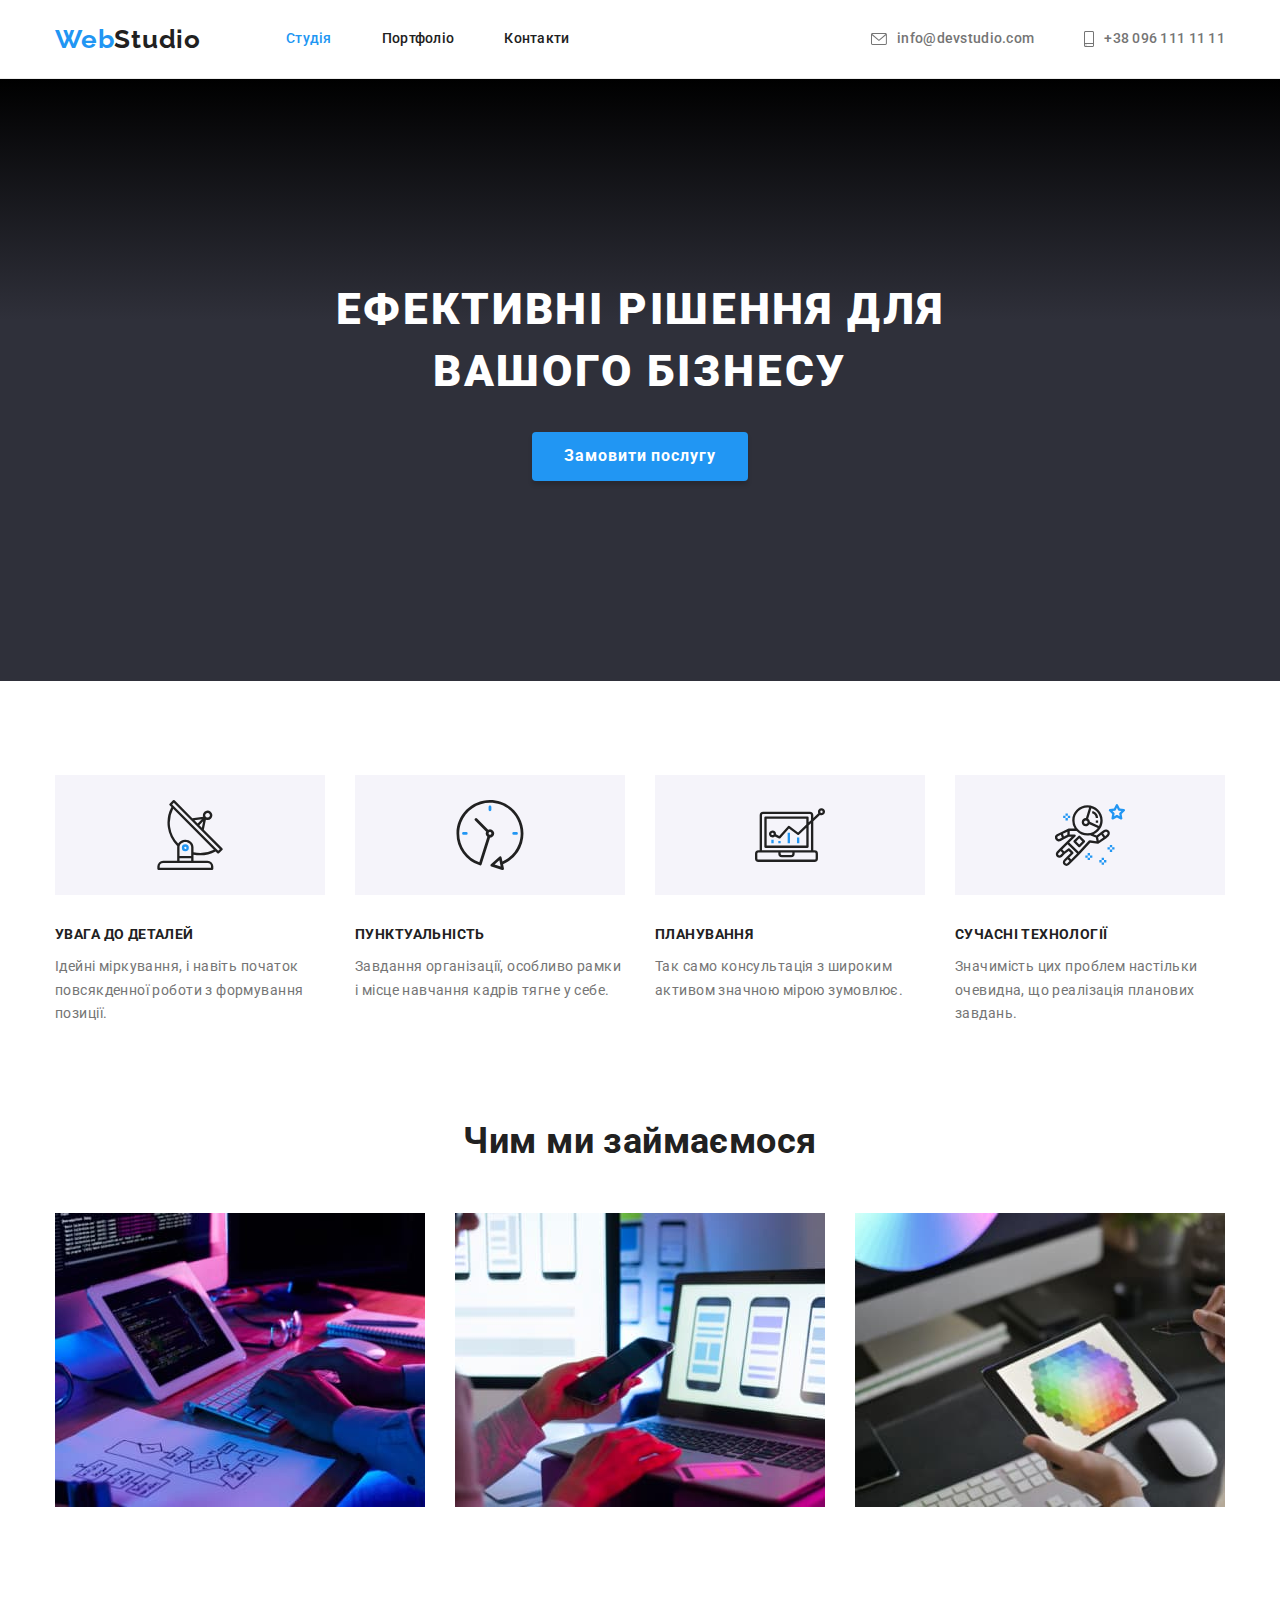
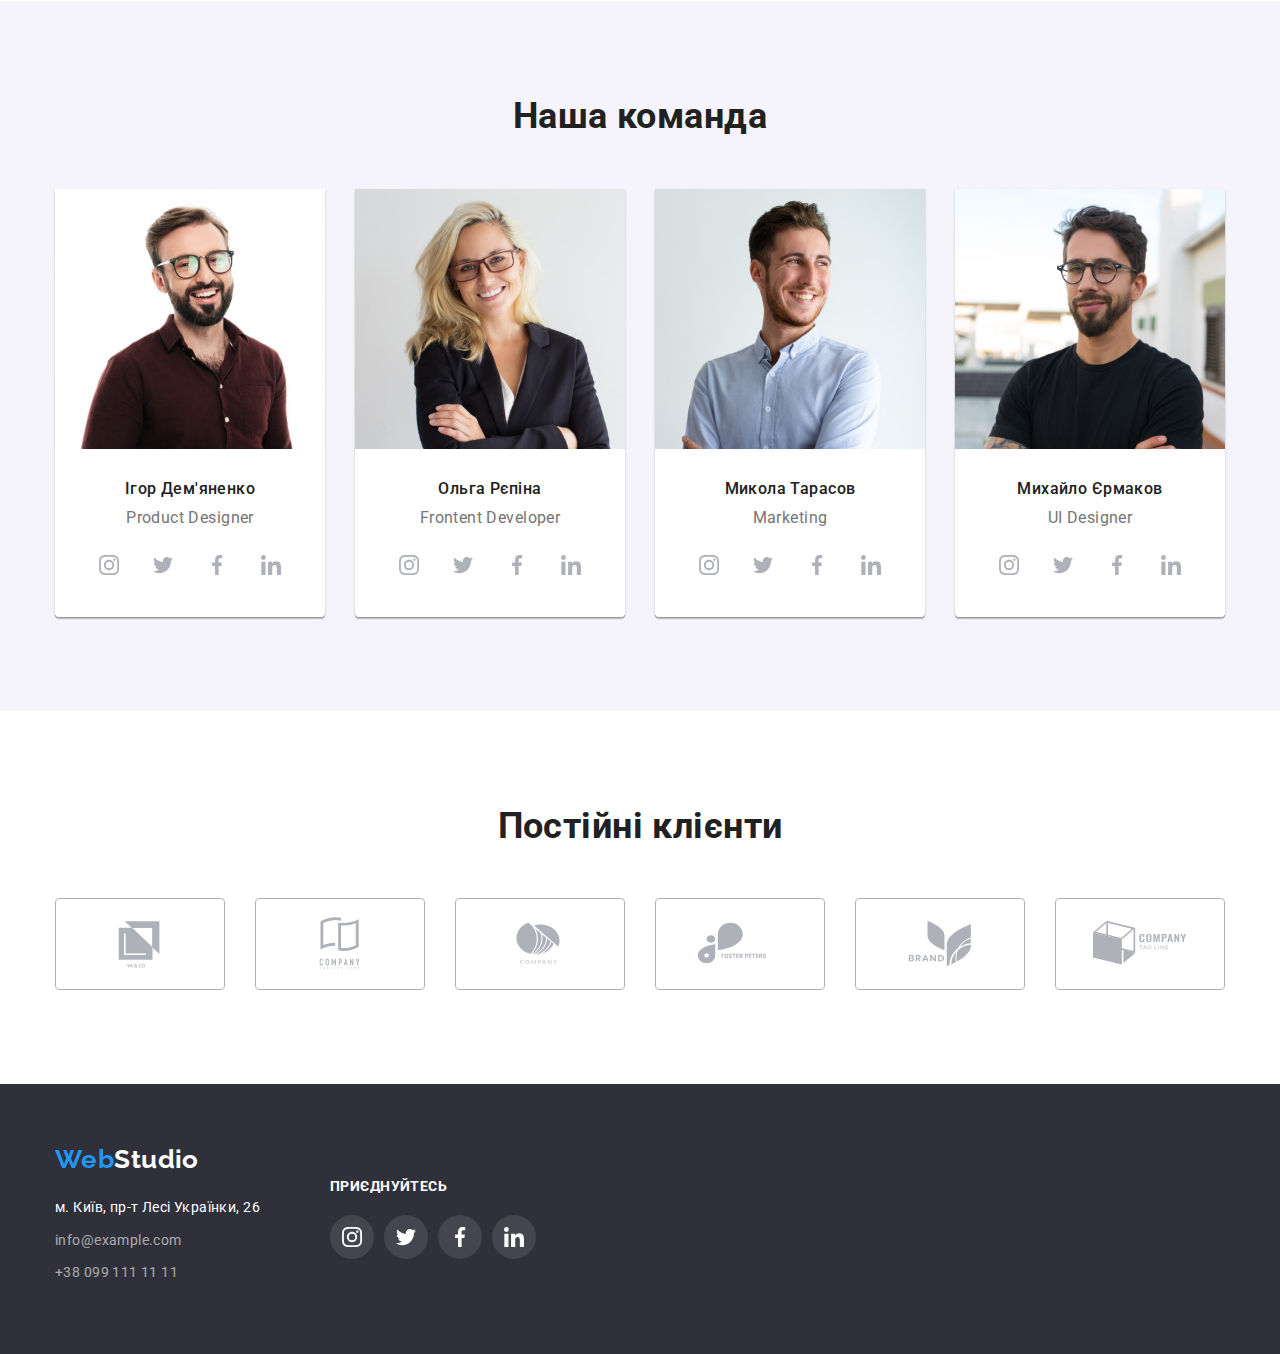
==== commit 78cd5843: "updated svg" ====
--- a/index.html
+++ b/index.html
@@ -149,16 +149,16 @@
             <h3 class="subtitle">Ігор Дем'яненко</h3>
             <p lang="en" class="text">Product Designer</p>
           <ul class="social-list">
-            <li class="social-item"><a class="social-link" href="#"><svg width="20" height="20">
-              <use  href="./images/icons.svg#icon-instagram-2"></use>
-            </svg></a></li>
-            <li class="social-item"><a class="social-link" href="#"><svg width="20" height="20">
-              <use href="./images/icons.svg#icon-twitter-1"></use>
-            </svg></a></li>
-            <li class="social-item"><a class="social-link" href="#"><svg width="20" height="20">
-              <use href="./images/icons.svg#icon-facebook-1"></use>
-            </svg></a></li>
-            <li class="social-item"><a class="social-link" href="#"><svg width="20" height="20">
+            <li class="social-item"><a class="social-link" href="#"><svg class="social-icon" width="20" height="20">
+              <use  href="./images/icons.svg#icon-instagram-2"></use>
+            </svg></a></li>
+            <li class="social-item"><a class="social-link" href="#"><svg class="social-icon" width="20" height="20">
+              <use href="./images/icons.svg#icon-twitter-1"></use>
+            </svg></a></li>
+            <li class="social-item"><a class="social-link" href="#"><svg class="social-icon" width="20" height="20">
+              <use href="./images/icons.svg#icon-facebook-1"></use>
+            </svg></a></li>
+            <li class="social-item"><a class="social-link" href="#"><svg class="social-icon" width="20" height="20">
               <use href="./images/icons.svg#icon-linkedin-1"></use>
             </svg></a></li>
           </ul>
@@ -174,16 +174,16 @@
             <h3 class="subtitle">Ольга Рєпіна</h3>
             <p lang="en" class="text">Frontent Developer</p>
             <ul class="social-list">
-            <li class="social-item"><a class="social-link" href="#"><svg width="20" height="20">
-              <use  href="./images/icons.svg#icon-instagram-2"></use>
-            </svg></a></li>
-            <li class="social-item"><a class="social-link" href="#"><svg width="20" height="20">
-              <use href="./images/icons.svg#icon-twitter-1"></use>
-            </svg></a></li>
-            <li class="social-item"><a class="social-link" href="#"><svg width="20" height="20">
-              <use href="./images/icons.svg#icon-facebook-1"></use>
-            </svg></a></li>
-            <li class="social-item"><a class="social-link" href="#"><svg width="20" height="20">
+            <li class="social-item"><a class="social-link" href="#"><svg class="social-icon" width="20" height="20">
+              <use  href="./images/icons.svg#icon-instagram-2"></use>
+            </svg></a></li>
+            <li class="social-item"><a class="social-link" href="#"><svg class="social-icon" width="20" height="20">
+              <use href="./images/icons.svg#icon-twitter-1"></use>
+            </svg></a></li>
+            <li class="social-item"><a class="social-link" href="#"><svg class="social-icon" width="20" height="20">
+              <use href="./images/icons.svg#icon-facebook-1"></use>
+            </svg></a></li>
+            <li class="social-item"><a class="social-link" href="#"><svg class="social-icon" width="20" height="20">
               <use href="./images/icons.svg#icon-linkedin-1"></use>
             </svg></a></li>
           </ul>
@@ -195,16 +195,16 @@
             <h3 class="subtitle">Микола Тарасов</h3>
             <p lang="en" class="text">Marketing</p>
             <ul class="social-list">
-            <li class="social-item"><a class="social-link" href="#"><svg width="20" height="20">
-              <use  href="./images/icons.svg#icon-instagram-2"></use>
-            </svg></a></li>
-            <li class="social-item"><a class="social-link" href="#"><svg width="20" height="20">
-              <use href="./images/icons.svg#icon-twitter-1"></use>
-            </svg></a></li>
-            <li class="social-item"><a class="social-link" href="#"><svg width="20" height="20">
-              <use href="./images/icons.svg#icon-facebook-1"></use>
-            </svg></a></li>
-            <li class="social-item"><a class="social-link" href="#"><svg width="20" height="20">
+            <li class="social-item"><a class="social-link" href="#"><svg class="social-icon" width="20" height="20">
+              <use  href="./images/icons.svg#icon-instagram-2"></use>
+            </svg></a></li>
+            <li class="social-item"><a class="social-link" href="#"><svg class="social-icon" width="20" height="20">
+              <use href="./images/icons.svg#icon-twitter-1"></use>
+            </svg></a></li>
+            <li class="social-item"><a class="social-link" href="#"><svg class="social-icon" width="20" height="20">
+              <use href="./images/icons.svg#icon-facebook-1"></use>
+            </svg></a></li>
+            <li class="social-item"><a class="social-link" href="#"><svg class="social-icon" width="20" height="20">
               <use href="./images/icons.svg#icon-linkedin-1"></use>
             </svg></a></li>
           </ul>
@@ -216,16 +216,16 @@
             <h3 class="subtitle">Михайло Єрмаков</h3>
             <p lang="en" class="text">UI Designer</p>
             <ul class="social-list">
-            <li class="social-item"><a class="social-link" href="#"><svg width="20" height="20">
-              <use  href="./images/icons.svg#icon-instagram-2"></use>
-            </svg></a></li>
-            <li class="social-item"><a class="social-link" href="#"><svg width="20" height="20">
-              <use href="./images/icons.svg#icon-twitter-1"></use>
-            </svg></a></li>
-            <li class="social-item"><a class="social-link" href="#"><svg width="20" height="20">
-              <use href="./images/icons.svg#icon-facebook-1"></use>
-            </svg></a></li>
-            <li class="social-item"><a class="social-link" href="#"><svg width="20" height="20">
+            <li class="social-item"><a class="social-link" href="#"><svg class="social-icon" width="20" height="20">
+              <use  href="./images/icons.svg#icon-instagram-2"></use>
+            </svg></a></li>
+            <li class="social-item"><a class="social-link" href="#"><svg class="social-icon" width="20" height="20">
+              <use href="./images/icons.svg#icon-twitter-1"></use>
+            </svg></a></li>
+            <li class="social-item"><a class="social-link" href="#"><svg class="social-icon" width="20" height="20">
+              <use href="./images/icons.svg#icon-facebook-1"></use>
+            </svg></a></li>
+            <li class="social-item"><a class="social-link" href="#"><svg class="social-icon" width="20" height="20">
               <use href="./images/icons.svg#icon-linkedin-1"></use>
             </svg></a></li>
           </ul>
--- a/css/style.css
+++ b/css/style.css
@@ -130,19 +130,23 @@
 }
 
 .contact a {
+  display: flex;
   font-weight: 500;
   font-size: 14px;
   line-height: 1.14;
   color: var(--main-text-color);
-  fill: currentColor;
   text-decoration: none;
   letter-spacing: 0.02em;
+  align-items: center;
 }
 .contact a:hover,
 .contact a:focus {
   color: var(--accent-text-color);
 }
-
+.icon-header {
+  margin-right: 10px;
+  fill: currentColor;
+}
 /* page 1 */
 
 /* герой */
@@ -151,8 +155,11 @@
   text-align: center;
   padding-top: 200px;
   padding-bottom: 200px;
-  background-image: url("../images/Img.svg");
-  background-image: linear-gradient(var(--gradient-color: ));
+  background-image: linear-gradient(#000000, #2f303a 40%),
+    url(../images/Img.svg);
+
+  /* background-image: linear-gradient(#000000, #2f303a 40%) .
+    url("../images/Img.svg"); */
 }
 .hero {
   font-weight: 900;
@@ -217,7 +224,11 @@
 
 .feature {
   background: var(--primary-background-color);
-  padding: 25px 100px;
+  width: 270px;
+  height: 120px;
+  display: flex;
+  justify-content: center;
+  align-items: center;
   margin-bottom: 30px;
 }
 
@@ -289,6 +300,7 @@
 .text {
   font-size: 16px;
   line-height: 1.2;
+  color: var(--main-text-color);
 }
 
 .social-list {
@@ -307,12 +319,16 @@
   display: flex;
   align-items: center;
   justify-content: center;
+  border-radius: 50%;
 }
 .social-link:hover,
 .social-link:focus {
   color: var(--white-text-color);
   background-color: var(--accent-text-color);
-  border-radius: 50%;
+}
+
+.social-icon {
+  fill: currentColor;
 }
 
 /* Постійні клієнти */
@@ -340,7 +356,7 @@
 .client-list:hover,
 .client-list:focus {
   fill: var(--accent-text-color);
-  border: 1px solid var(--accent-text-color);
+  border-color: var(--accent-text-color);
 }
 
 /* футер */
@@ -415,15 +431,9 @@
 }
 .social-link-list:hover,
 .social-link-list:focus {
-  fill: currentColor;
   background: var(--accent-text-color);
-  border-radius: 50%;
-}
-
-.social-list-style {
-  margin-top: 78px;
-  margin-bottom: 94px;
-}
+}
+
 .footer-title {
   text-align: left;
   font-weight: 700;
@@ -505,7 +515,6 @@
 
 .card-set:hover,
 .card-set:focus {
-  border: 1px solid var(--solid-border-color);
   box-shadow: 0px 1px 1px rgba(0, 0, 0, 0.12), 0px 4px 4px rgba(0, 0, 0, 0.06),
     1px 4px 6px rgba(0, 0, 0, 0.16);
 }
@@ -538,3 +547,6 @@
   clip-path: inset(50%);
   margin: -1px;
 }
+.projects {
+  text-decoration: none;
+}
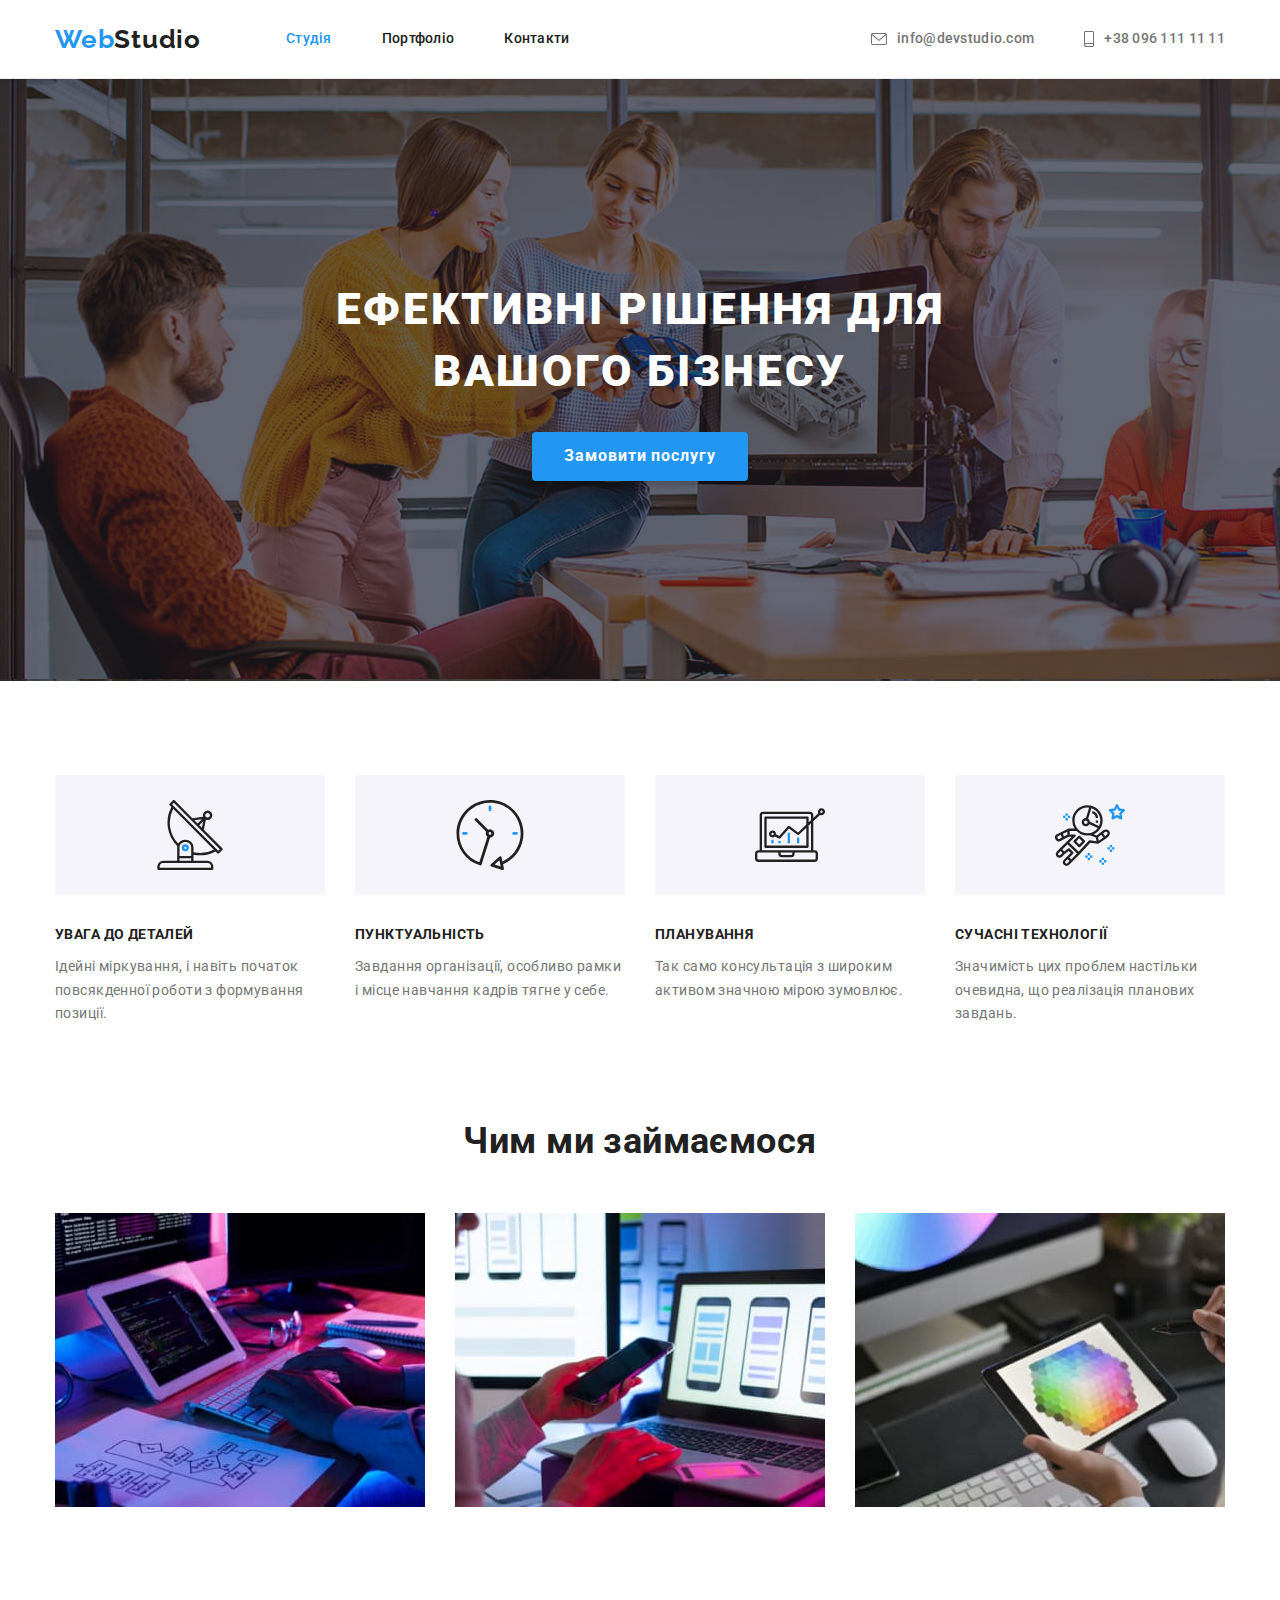
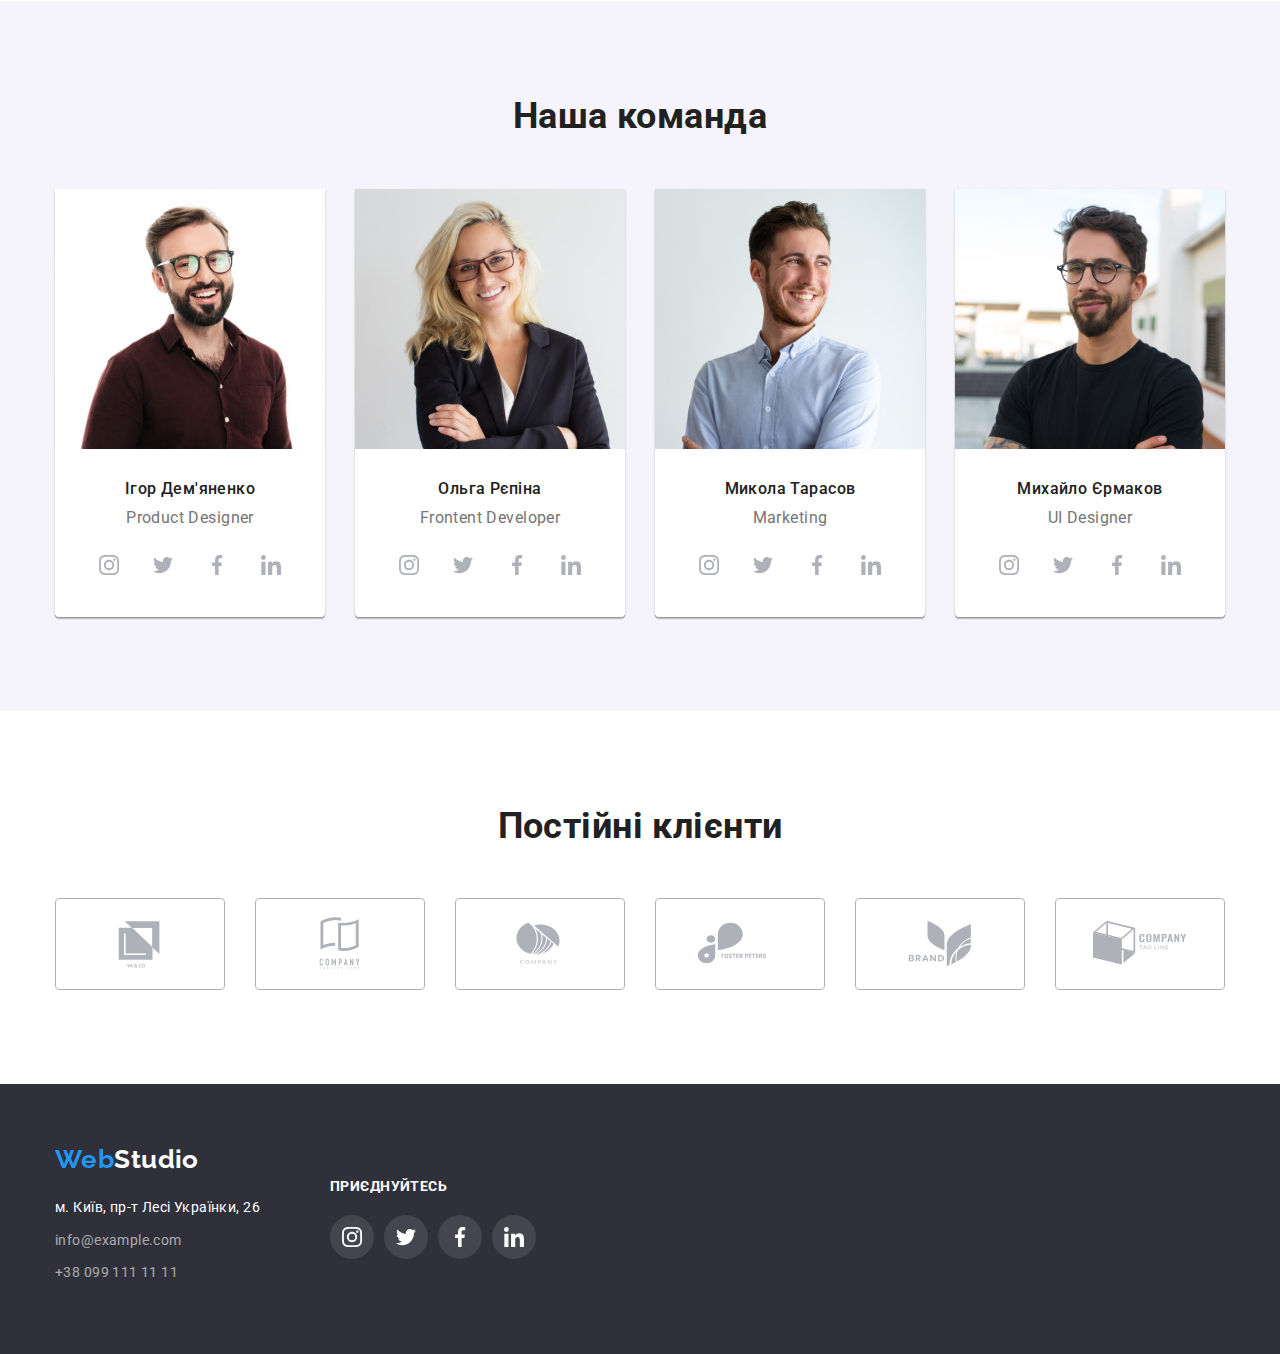
==== commit bb03e6ea: "changed portfolio list hover" ====
--- a/index.html
+++ b/index.html
@@ -235,7 +235,8 @@
         </div>
       </section>
       <!-- Постійні клієнти -->
-      <section class="section-total container">
+      <section class="section-total">
+        <div class="container">
         <h2 class="caption">Постійні клієнти</h2>
         <ul class="clients-logo">
           <li clients-items><a class="client-list" href="">
@@ -271,6 +272,7 @@
             </svg></a>
           </li>
         </ul>
+        </div>
       </section>
     </main>
     <!-- футер -->
--- a/css/style.css
+++ b/css/style.css
@@ -155,9 +155,11 @@
   text-align: center;
   padding-top: 200px;
   padding-bottom: 200px;
-  background-image: linear-gradient(#000000, #2f303a 40%),
+  background-image: linear-gradient(
+      rgba(47, 48, 58, 0.4),
+      rgba(47, 48, 58, 0.4)
+    ),
     url(../images/Img.svg);
-
   /* background-image: linear-gradient(#000000, #2f303a 40%) .
     url("../images/Img.svg"); */
 }
@@ -483,7 +485,8 @@
 .buton-name:focus {
   background-color: var(--accent-text-color);
   color: var(--white-text-color);
-  border-radius: 4px;
+  box-shadow: 0px 3px 1px rgba(0, 0, 0, 0.1), 0px 1px 2px rgba(0, 0, 0, 0.08),
+    0px 2px 2px rgba(0, 0, 0, 0.12);
 }
 
 /* cекція портфоліо */
@@ -513,11 +516,6 @@
   margin-right: 0;
 }
 
-.card-set:hover,
-.card-set:focus {
-  box-shadow: 0px 1px 1px rgba(0, 0, 0, 0.12), 0px 4px 4px rgba(0, 0, 0, 0.06),
-    1px 4px 6px rgba(0, 0, 0, 0.16);
-}
 .card-set:nth-last-child(-n + 3) {
   margin-bottom: 0;
 }
@@ -550,3 +548,8 @@
 .projects {
   text-decoration: none;
 }
+.projects :hover,
+.projects :focus {
+  box-shadow: 0px 1px 1px rgba(0, 0, 0, 0.12), 0px 4px 4px rgba(0, 0, 0, 0.06),
+    1px 4px 6px rgba(0, 0, 0, 0.16);
+}
